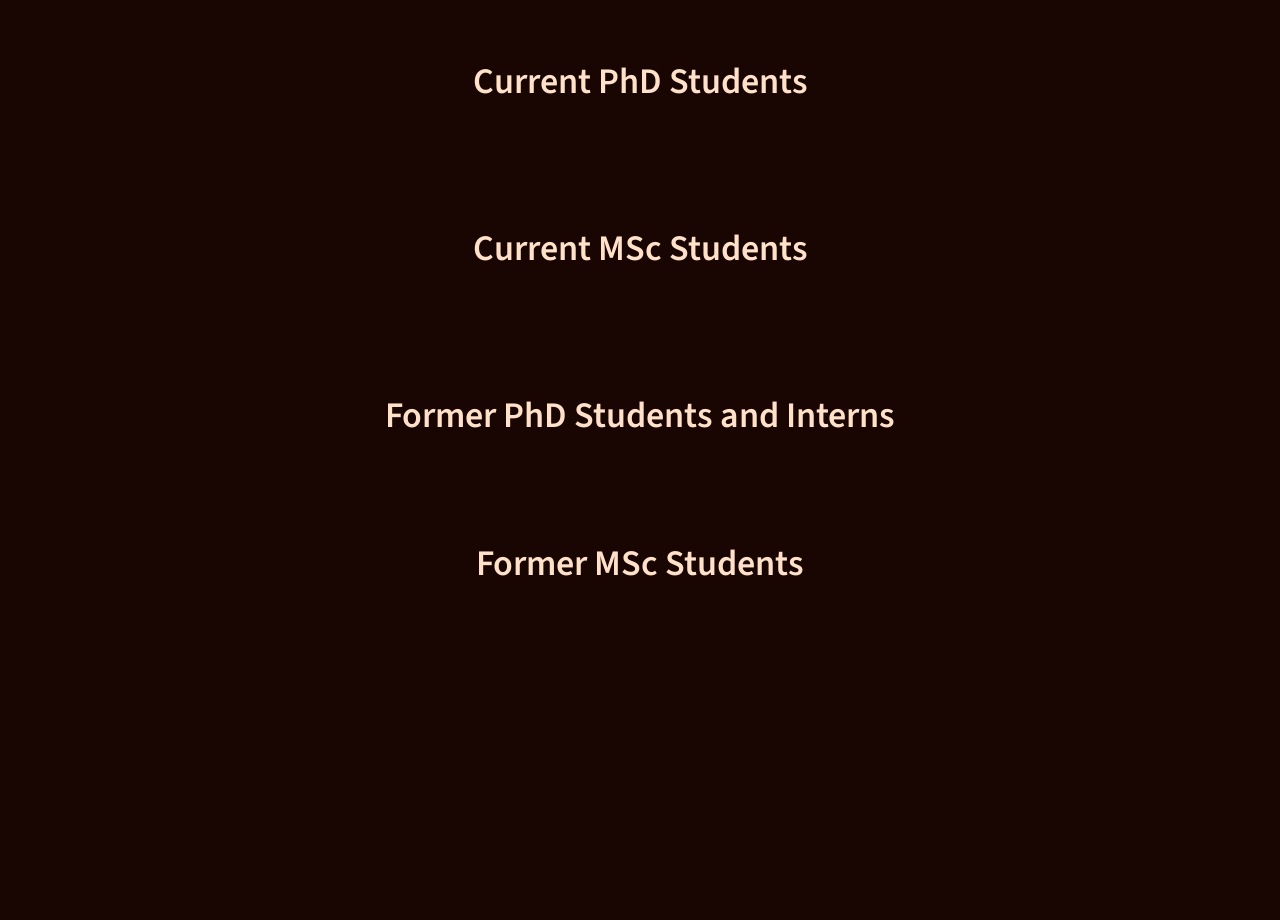
==== members.html @ 62aa4146 "Update members.html" ====
<!DOCTYPE html>
<html lang="en">
  <head>
    <meta charset="UTF-8" />
    <meta name="viewport" content="width=device-width, initial-scale=1.0" />
    <title>GRM² Research Group</title>
    <link rel="preconnect" href="https://fonts.googleapis.com" />
    <link rel="preconnect" href="https://fonts.gstatic.com" crossorigin />
    <link
      href="https://fonts.googleapis.com/css2?family=Source+Sans+3:ital,wght@0,400;0,600;0,700;1,400;1,600&display=swap"
      rel="stylesheet"
      />
    <link rel="stylesheet" href="styles.css">
  </head>
  <body class="members-page">
    <t-header></t-header>
    <div class="principal-investigator">
<t-member
    heading="Principal Investigator"
    details="<strong>Pedro Cacciari, PhD</strong><br />
    Assistant professor<br />
    Department of Civil, Geological and Mining Engineering - Polytechnique Montréal<br />
    Contact: pedro.cacciari@polymtl.ca"
    buttons='[
    {"href":"https://www.polymtl.ca/expertises/en/cacciari-pedro","img":"img/Logo-Poly.png", "alt":"Polytecnique Montreal"},
    {"href":"https://scholar.google.com/citations?user=l1BsnygAAAAJ&hl=pt-BR","img":"img/icons8-google-scholar.svg", "alt":"Google Schollar"},
    {"href":"mailto:pedro.cacciari@polymtl.ca","img":"img/icons8-email-100.png","alt":"Email"}
    ]'
    bg="light"
    profile-img="img/Members/cacciari-pedro.jpg"
    profile-alt="Pedro Cacciari profile picture"
    ></t-member>
    </div>

    <h2 class="section-title">Current PhD Students</h2>
    <div class="members-grid">
<t-member
    details="<p>Gabriel Galdino de Magalhães (Ph.D.)</p>
    <p>2024 – present</p>
    <p><em>Stope stability analysis using DFN-DEM modeling</em></p>"
    bg="light"
    profile-img="img/Members/gabriel-galdino.jpg"
    profile-alt="Gabriel Galdino profile picture"
    profile-position="right"
    ></t-member>

<t-member
    details="<p>Salim Hammoum (Ph.D.)</p>
    <p>2025 – present</p>
    <p><em>Water flow and stability of underground excavations in deep permafrost</em></p>"
    bg="light"
    profile-img="img/Members/salim-hammoum.jpg"
    profile-alt="Salim Hammoum profile picture"
    profile-position="right"
    ></t-member>

<t-member
    details="<p>Bruno Osmar Gonzatto (Ph.D.)</p>
    <p>2025 – present</p>
    <p><em>Mineralogical controls on the mechanical behavior of foliated rocks under tension and shear using DIC and AE</em></p>"
    bg="light"
    profile-img="img/Members/bruno-gonzatto.jpg"
    profile-alt="Bruno Osmar Gonzatto profile picture"
    profile-position="right"
    ></t-member>

<t-member
    details="<p>João Vitor de Abreu e Castro (Ph.D.)</p>
    <p>2025 – present</p>
    <p><em>Numerical modeling of foliation planes across multiple scales</em></p>"
    bg="light"
    profile-img="img/Members/joao-vitor-de-abreu.jpg"
    profile-alt="João Vitor de Abreu e Castro profile picture"
    profile-position="right"
    ></t-member>

    </div>
    <h2 class="section-title">Current MSc Students</h2>
    <div class="members-grid">

<t-member
    details="<p>Pedro Magalhães Rocha (M.Sc.)</p>
    <p>2025 – present</p>
    <p><em>Coupled hydromechanical stability analysis of mining crown pillars using the Finite-Discrete Element Method (FDEM)</em></p>"
    bg="light"
    profile-img="img/Members/pedro-rocha.jpg"
    profile-alt="Pedro Magalhães Rocha profile picture"
    profile-position="right"
    ></t-member>

<t-member
    details="<p>Chaimae Tahori (M.Sc.)</p>
    <p>2025 – present</p>
    <p><em>Assessing hydraulic connectivity between open pits and underground excavations using DFN modeling</em></p>"
    bg="light"
    profile-img="img/Members/chaimae-tahori.jpg"
    profile-alt="Chaimae Tahori profile picture"
    profile-position="right"
    ></t-member>

<t-member
    details="<p>Gabriel Gérin-Legault (M.Sc.)</p>
    <p>2026 – present</p>
    <p><em>Stability of tunnels in fractured limestone interbedded with thin shale layers using DFN–DEM modelling</em></p>"
    bg="light"
    profile-img="img/Members/gabriel-gl.jpg"
    profile-alt="Gabriel Gérin-Legault profile picture"
    profile-position="right"
    ></t-member>
      
    </div>
    <h2 class="section-title">Former PhD Students and Interns</h2>
    <div class="members-grid">
      
<t-member
    details="<p><strong>Felipe Rosa (Ph.D. intern from PUC-Rio Brazil)</strong></p>
    <p>2024 – 2025</p>
    <p><em>Inference of rock mass permeability via DFN modeling and blackbox optimization</em></p>"
    bg="light"
    profile-img="img/Members/felipe-alves-rosa.jpg"
    profile-alt="Felipe Rosa profile picture"
    profile-position="right"
    ></t-member>

<t-member
    details="<p><strong>Lucas B. Machado (Ph.D. intern from USP Brazil)</strong></p>
    <p>2024 – 2025</p>
    <p><em>Water infiltration in tunnels via LIDAR-DFN modeling and pipe network analysis</em></p>"
    bg="light"
    profile-img="img/Members/lucas-bellini.jpg"
    profile-alt="Lucas B. Machado profile picture"
    profile-position="right"
    ></t-member>
    </div>
    <h2 class="section-title">Former MSc Students</h2>
    <div class="members-grid">
<t-member
    details="<p>Lorenzo Zafrilla (M.Sc.)</p>
    <p>2023 – 2025</p>
    <p><em>Water flow in fractured rock masses using 3D-printed DFN models</em></p>"
    bg="light"
    profile-img="img/Members/lorenzo-zafrilla.jpeg"
    profile-alt="Lorenzo Zafrilla profile picture"
    profile-position="right"  
    ></t-member>
    </div>




    <t-footer></t-footer>

    <script src="script.js"></script>
  </body>
</html>
---- styles.css ----
/* Reset */
* {
 margin: 0;                    /* Remove margens padrão */
 padding: 0;                   /* Remove paddings padrão */
 box-sizing: border-box;       /* Define box-sizing para border-box para todos os elementos */
}

/* Variables */
:root {
  /* text and spacing */
  --ff: "Source Sans 3", Arial, sans-serif;
  --ff2: "Source Sans 3", Arial, sans-serif;
  --p: 1rem/1.5em var(--ff);
  --h1: 600 3rem/1.2em var(--ff2);
  --h2: 600 2rem/1.2em var(--ff2);
  --spacing1: 4px;
  --spacing2: 8px;
  --spacing3: 16px;
  --spacing4: 20px;
  --spacing5: 40px;
  --spacing6: 80px;
  --spacing7: 160px;
  /* hsl (fallback color) */
  --bg-dark: hsl(4 100% 2%);
  --bg: hsl(10 92% 5%);
  --bg-light: hsl(16 67% 9%);
  --text: hsl(16 100% 96%);
  --text-muted: hsl(16 56% 71%);
  --highlight: hsl(16 37% 39%);
  --border: hsl(16 50% 28%);
  --border-muted: hsl(18 80% 17%);
  --primary: hsl(16 69% 70%);
  --secondary: hsl(194 66% 62%);
  --danger: hsl(9 42% 65%);
  --warning: hsl(51 29% 53%);
  --success: hsl(148 27% 56%);
  --info: hsl(217 46% 66%);
  /* oklch */
  --bg-dark: oklch(0.1 0.04 41);
  --bg: oklch(0.15 0.04 41);
  --bg-light: oklch(0.2 0.04 41);
  --text: oklch(0.96 0.08 41);
  --text-muted: oklch(0.76 0.08 41);
  --highlight: oklch(0.5 0.08 41);
  --border: oklch(0.4 0.08 41);
  --border-muted: oklch(0.3 0.08 41);
  --primary: oklch(0.76 0.1 41);
  --secondary: oklch(0.76 0.1 221);
  --danger: oklch(0.7 0.08 30);
  --warning: oklch(0.7 0.08 100);
  --success: oklch(0.7 0.08 160);
  --info: oklch(0.7 0.08 260);
}
body.light {
  /* hsl (fallback color) */
  --bg-dark: hsl(16, 91%, 91%);
  --bg: hsl(15, 100%, 96%);
  --bg-light: hsl(0, 0%, 100%);
  --text: hsl(1 100% 6%);
  --text-muted: hsl(16 50% 28%);
  --highlight: hsl(0, 0%, 100%);
  --border: hsl(16 31% 51%);
  --border-muted: hsl(16 44% 63%);
  --primary: hsl(17 66% 27%);
  --secondary: hsl(191 100% 14%);
  --danger: hsl(8 32% 41%);
  --warning: hsl(51 46% 30%);
  --success: hsl(150 37% 33%);
  --info: hsl(217 34% 43%);
  /* oklch */
  --bg-dark: oklch(0.92 0.04 41);
  --bg: oklch(0.96 0.04 41);
  --bg-light: oklch(98.924% 0.01007 81.698);
  --text: oklch(0.15 0.08 41);
  --text-muted: oklch(0.4 0.08 41);
  --highlight: oklch(1 0.08 41);
  --border: oklch(0.6 0.08 41);
  --border-muted: oklch(0.7 0.08 41);
  --primary: oklch(0.4 0.1 41);
  --secondary: oklch(0.4 0.1 221);
  --danger: oklch(0.5 0.08 30);
  --warning: oklch(0.5 0.08 100);
  --success: oklch(0.5 0.08 160);
  --info: oklch(0.5 0.08 260);
}

/* Global Styles */
html {
  scroll-behavior: smooth;     /* Suaviza a rolagem ao navegar entre seções */
}
body {
  text-wrap: balance;         /* Melhora a legibilidade do texto */
  font: var(--p);
  background: var(--bg);
  color: var(--text);
}
h1 {
  font: var(--h1);
}
h2 {
  font: var(--h2);
  margin: var(--spacing2) 0;
}
p {
  margin: var(--spacing2) 0;
}
a {
  color: var(--text);
  text-decoration: none;
}
a:hover {
  color: var(--text-muted);
}
.btn, button {
  all: unset;                   /* Remove estilos padrão de botões */
  display: inline-block;
  margin: var(--spacing2) 0;
  background: var(--bg-light);
  padding: var(--spacing2) var(--spacing3);
  color: var(--text);
  border-radius: var(--spacing2);
  border-bottom: solid var(--spacing1) var(--border-muted);
  font: var(--p);
  cursor: pointer;
}
.btn:hover, button:hover {
  background: linear-gradient(180deg, var(--bg-light), var(--bg-light));
  transition: 0.3s ease-in-out;
}
img {
  width: 100%;                 /* Imagens ocupam 100% da largura do contêiner pai */
}

/* Utility Classes */
section {
 width: 90%;
 max-width: 1080px;
 margin: 0 auto;              /* Centraliza as seções horizontalmente */
}
.center {
  text-align: center;          /* Centraliza o texto */
}
.hidden {
  display: none;               /* Esconde o elemento */
}
.flex {
  display: flex;               /* Define layout flexível */
  align-items: center;
  justify-content: center;
  gap: var(--spacing4);
  flex-wrap: wrap;
}
.flex > * {
  flex: 1;
  min-width: 400px;
}
.reverse {
  flex-direction: row-reverse; /* Inverte a ordem dos itens no flex */
}
.padding1 {
  padding: var(--spacing1) 0;    /* Adiciona espaçamento interno */
}
.padding2 {
  padding: var(--spacing2) 0;    /* Adiciona espaçamento interno */
}
.padding3 {
  padding: var(--spacing3) 0;    /* Adiciona espaçamento interno */
}
.padding4 {
  padding: var(--spacing4) 0;    /* Adiciona espaçamento interno */
}
.padding5 {
  padding: var(--spacing5) 0;    /* Adiciona espaçamento interno */
}
.padding6 {
  padding: var(--spacing6) 0;    /* Adiciona espaçamento interno */
}
.padding7 {
  padding: var(--spacing7) 0;    /* Adiciona espaçamento interno */
}
.margin1 {
  margin: var(--spacing1) auto;     /* Adiciona margems */
}
.margin2 {
  margin: var(--spacing2) auto;     
}
.margin3 {
  margin: var(--spacing3) auto;    
}
.margin4 {
  margin: var(--spacing4) auto;     
}
.margin5 {
  margin: var(--spacing5) auto;     
}
.margin6 {
  margin: var(--spacing6) auto;     
}
.margin7 {
  margin: var(--spacing7) auto;     
}

/* header */
header {
  width: 90%;
  max-width: 1080px;
  margin: 0 auto;
  display: flex;
  align-items: center;
  justify-content: space-between;
  position: relative;
  padding: var(--spacing4) 0;
  padding-bottom: var(--spacing5); /* or any value you want */
}

nav {
  display: flex;
  align-items: center;
  gap: var(--spacing5);
}
/* Light / Dark mode button */
.theme-toggle {
  all: unset;

  display: inline-flex;
  align-items: center;
  justify-content: center;

  width: 38px;
  height: 38px;

  border: 1px solid var(--border);
  border-radius: 50%;

  background: var(--bg-light);
  color: var(--text);

  font-size: 1.25rem;
  line-height: 1;

  cursor: pointer;

  transition:
    background 0.2s ease,
    color 0.2s ease,
    transform 0.2s ease;
}

.theme-toggle:hover {
  background: var(--highlight);
  color: var(--text);
  transform: rotate(15deg);
}

.theme-toggle:focus-visible {
  outline: 2px solid var(--primary);
  outline-offset: 3px;
}
.ham {
  display: none;
  width: auto;
  height: 35px;
  object-fit: contain;
  cursor: pointer;
  filter: invert(20%) sepia(50%) saturate(450%) hue-rotate(349deg) brightness(85%) contrast(85%);
}
.logo {
  width: auto;
  height: 60px;
  object-fit: contain;
}

/* main section */
.main-section {
  margin: var(--spacing7) auto var(--spacing6) auto;
  text-align: center;
  padding: var(--spacing6) 0;
  background: var(--bg-light);
}
/* Inverted button ONLY inside Group Members section */
.main-section .btn {
  all: unset;

  display: inline-block;
  margin: var(--spacing2) 0;

  background: var(--border-muted);
  color: var(--text);

  padding: var(--spacing2) var(--spacing3);

  border-radius: var(--spacing2);
  border-bottom: solid var(--spacing1) var(--bg);

  font: var(--p);
  cursor: pointer;

  transition:
    background-color 0.3s ease-in-out,
    color 0.3s ease-in-out,
    transform 0.2s ease-in-out;
}

.main-section .btn:hover {
  background: var(--border-muted);
  color: var(--text-muted);

  transform: translateY(-1px);
}
.main-section h2 {
  font: var(--h1);
}

/* member section */
.member-section {
  margin: auto auto auto auto;
  display: flex;
  align-items: center;
  flex-wrap: wrap;
  padding: var(--spacing3) var(--spacing5);
  background: var(--bg-light);
}
/* Modifier */
.member-section.align-right {
  text-align: right;
}
/* Optional: align icon properly */
.member-section.align-right .social-media {
  margin-left: auto;
}
/* Background variants */
.member-section.bg-light {
  background: var(--bg-light);
}
.member-section.bg {
  background: var(--bg);
}
.member-content {
  flex: 1;
}
.member-section p {
  margin: 0;
}
.member-section p + p {
  margin-top: 0.5rem; /* optional spacing between lines */
}
/* photo sizing */
.member-photo img {
  width: 150px;
  object-fit: cover;
  border-radius: 50%; /* circle profile photo */
}
.member-heading-row {
  display: flex;
  align-items: center;
  justify-content: left;
  gap: var(--spacing3);
  flex-wrap: nowrap;
  width: 100%;
}
.research-photo img {
  width: 400px;
  object-fit: cover;
  padding-right: var(--spacing4);
  border-radius: 0%; /* circle profile photo */
}
/* Publication cards */
.publication-card {
  border: 1px solid var(--border);
  border-radius: var(--spacing2);

  margin-bottom: var(--spacing3);
  padding: var(--spacing4);

  transition:
    border-color 0.2s ease,
    transform 0.2s ease;
}
.publication-card:hover {
  border-color: var(--primary);
  transform: translateY(-2px);
}
/* footer */
footer {
  background: var(--bg-light);
  padding: var(--spacing5) 0 var(--spacing5) 0;
}
.footer {
  width: 100%;
  max-width: 1080px;
  margin: auto;
  display: grid;
  grid-template-columns:1fr;
  grid-template-rows: auto auto;
  grid-template-areas:
  "footer-upper"
  "footer-bottom";
  gap: var(--spacing2);
  justify-content: space-between;
}
.footer-upper {
  display: flex;
  justify-content:space-around;
  flex-wrap: wrap;
  gap: var(--spacing4);
}
.footer-bottom {
  grid-area: footer-bottom;
  text-align: center;
  margin-top: var(--spacing1);
  font-size: 0.9rem;
  color: var(--text-muted);
}
.footer-left {
  display: flex;
  flex-wrap: wrap;
  gap: var(--spacing3);
  justify-content: center;
}
.footer-right{
  display: flex;
  gap: var(--spacing3);
  justify-content: space-between;
}
.footer-right a {
  display: inline-flex;
  align-items: center;
}
.social-media {
  width: 32px;
  filter: invert(20%) sepia(50%) saturate(450%) hue-rotate(349deg) brightness(85%) contrast(85%);
}
@media (max-width: 50rem) {
  .ham {
    display: block;
  }
  nav {
    display: none;
  }
  nav.show {
    display: flex;
    flex-direction: column;
    position: absolute;
    top: var(--spacing6);
    right: 0px;
    background: var(--bg-light);
    padding: var(--spacing4);
    gap: var(--spacing4);
    border-radius: var(--spacing2);
  }
  .footer {
    grid-template-columns: 1fr;
    grid-template-areas: 
    "footer-left"
    "footer-right"
    "footer-bottom";
  }
}

/* ===== CodeX layout/accessibility improvements ===== */
body {
  min-height: 100vh;
  overflow-x: hidden;
  -webkit-font-smoothing: antialiased;
}

img {
  display: block;
  max-width: 100%;
}

ul, ol {
  padding-left: 1.25rem;
}

li + li {
  margin-top: var(--spacing1);
}

a:focus-visible,
button:focus-visible {
  outline: 2px solid var(--primary);
  outline-offset: 4px;
}

section {
  width: min(90%, 1080px);
}

.flex {
  gap: var(--spacing5);
  padding-block: var(--spacing5);
}

.flex > * {
  flex: 1 1 360px;
  min-width: 0;
}

.flex > img {
  width: min(100%, 520px);
  border-radius: var(--spacing2);
}

.section-details,
.member-details {
  overflow-wrap: anywhere;
}

.brand {
  display: inline-flex;
}

nav {
  gap: clamp(var(--spacing3), 3vw, var(--spacing5));
}

nav a {
  position: relative;
  padding-block: var(--spacing2);
}

nav a.active::after {
  content: "";
  position: absolute;
  left: 0;
  right: 0;
  bottom: 0;
  height: 2px;
  background: var(--primary);
}

.ham {
  appearance: none;
  border: 0;
  background: transparent;
  padding: var(--spacing2);
  margin: 0;
}

.ham img {
  width: 35px;
  height: 35px;
}

.main-section {
  margin: var(--spacing6) auto;
  padding-inline: clamp(var(--spacing4), 5vw, var(--spacing6));
  border-radius: var(--spacing2);
}

.main-section p {
  max-width: 70ch;
  margin-inline: auto;
}

t-member {
  display: block;
}

.member-section {
  width: min(90%, 1080px);
  gap: var(--spacing5);
  flex-wrap: nowrap;
  padding: var(--spacing5);
  margin: 0 auto var(--spacing3);
  border-radius: var(--spacing2);
}

.member-content {
  min-width: 0;
}

.member-details p {
  margin: 0;
}

.member-details p + p {
  margin-top: .5rem;
}

.member-photo {
  flex: 0 0 auto;
}

.member-photo img {
  aspect-ratio: 1;
}

.member-heading-row h2 {
  margin-right: auto;
}

.social-buttons {
  display: flex;
  align-items: center;
  gap: var(--spacing2);
  flex-wrap: wrap;
  margin-top: var(--spacing3);
}

.align-right .social-buttons {
  justify-content: flex-end;
}

.icon-link {
  display: inline-flex;
  padding: var(--spacing1);
  border-radius: var(--spacing1);
}

.research-photo {
  flex: 0 1 400px;
}

.research-photo img {
  width: 100%;
  max-width: 400px;
  height: auto;
  padding-right: 0;
  border-radius: var(--spacing2);
}

.cta-section {
  max-width: 760px;
}

footer {
  margin-top: var(--spacing6);
}

.footer {
  width: min(90%, 1080px);
}

.footer-upper {
  align-items: center;
  justify-content: space-between;
}

.footer-left,
.footer-right {
  align-items: center;
}

.footer-right a {
  padding: var(--spacing1);
}

.social-media {
  height: 32px;
  object-fit: contain;
}

.btn {
  transition: transform .2s ease;
}

.btn:hover {
  transform: translateY(-1px);
}

@media (max-width: 50rem) {
  :root {
    --h1: 600 2.35rem/1.2em var(--ff2);
    --h2: 600 1.65rem/1.2em var(--ff2);
  }

  nav.show {
    z-index: 10;
    top: calc(100% - var(--spacing2));
    width: min(280px, 90vw);
    box-shadow: 0 10px 30px rgb(0 0 0 / .2);
  }

  .flex > * {
    flex-basis: 100%;
  }

  .member-section,
  .member-section.align-right {
    flex-direction: column;
    align-items: flex-start;
    text-align: left;
    gap: var(--spacing4);
    padding: var(--spacing4);
  }

  .member-photo,
  .research-photo {
    order: -1;
    width: 100%;
  }

  .member-photo img {
    width: 120px;
  }

  .research-photo img {
    max-width: 100%;
  }

  .member-heading-row {
    align-items: flex-start;
    flex-wrap: wrap;
  }

  .align-right .social-buttons {
    justify-content: flex-start;
  }

  .footer-upper {
    flex-direction: column;
    justify-content: center;
  }
}

@media (max-width: 32rem) {
  section, header, .footer, .member-section {
    width: 92%;
  }

  .logo {
    height: 48px;
  }

  .member-section {
    padding: var(--spacing3);
  }
}

@media (prefers-reduced-motion: reduce) {
  html {
    scroll-behavior: auto;
  }

  *, *::before, *::after {
    transition-duration: .01ms !important;
    animation-duration: .01ms !important;
    animation-iteration-count: 1 !important;
  }
}

.section-title {
  font: var(--h2);
  color: var(--text);
  width: min(90%, 1080px);
  margin: 0 auto;
  padding: var(--spacing5) var(--spacing4);
  text-align: center;
}












/* Publicações: formato de lista */
.member-section.publication-card {
  background: transparent;
  border: none;
  border-bottom: 1px solid var(--border-muted);
  border-radius: 0;
  padding: 24px 0;
  margin: 0 auto;
}

/* Desativa o movimento ao passar o mouse */
.member-section.publication-card:hover {
  transform: none;
  border-color: var(--border-muted);
}

/* Texto alinhado à esquerda */
.publication-card .member-details {
  text-align: left;
  text-wrap: pretty;
  line-height: 1.6;
}

/* Ano e título do artigo */
.publication-card .member-details p:first-child {
  font-size: 1.1rem;
}

/* Autores: substitui o cinza definido no HTML */
.publication-card .member-details p:nth-child(2) {
  color: var(--text-muted) !important;
  font-size: 0.9rem;
}

/* Nome da revista */
.publication-card .member-details p:nth-child(3) {
  font-size: 0.95rem;
}

/* Link do DOI */
.publication-card .member-details a {
  color: var(--primary);
  font-size: 0.85rem;
  overflow-wrap: anywhere;
}

.publication-card .member-details a:hover {
  text-decoration: underline;
}

/* Barra de menu com o mesmo fundo do rodapé */
header {
  background: var(--bg-light);
  padding: 20px;
  border-radius: 8px;
}

/* Cor e negrito dos itens do menu */
header nav a {
  color: var(--text);
  font-weight: 700;
}

/* Academic publication list */
.publication-list {
  max-width: 1200px;
  margin: 24px auto 60px;
  padding: 0 24px 0 52px;
  font-family: "Source Sans 3", Arial, sans-serif;
  font-size: 1rem;
  line-height: 1.65;
  color: var(--text);
}
.publication-list li { padding-left: 4px; margin-bottom: 24px; }
.publication-list li::marker { color: var(--text-muted); }
.publication-list .publication-title {
  color: #55bde6;
  font-size: 1.08rem;
  font-weight: 400;
  text-decoration: none;
  overflow-wrap: anywhere;
}
body.light .publication-list .publication-title { color: #007da8; }
.publication-list .publication-title:hover { text-decoration: underline; }
.publication-list .publication-title:focus-visible {
  outline: 2px solid currentColor;
  outline-offset: 4px;
}
.publication-list .publication-citation {
  margin: 3px 0 0;
  color: var(--text-muted);
  font-size: 1rem;
  line-height: 1.65;
  text-align: left;
}
.publication-list strong { font-weight: 700; }
@media (max-width: 600px) {
  .publication-list { padding-left: 36px; padding-right: 16px; }
}

/* Source Sans 3 throughout the site; base text increased from 16px to 18px. */
html { font-size: 18px; }
body, button, input, select, textarea { font-family: "Source Sans 3", Arial, sans-serif; }
/* Members layout */
.members-page .principal-investigator { margin-top: 20px; }
.members-page .members-grid {
  width: min(90%, 1080px);
  margin: 0 auto 24px;
  display: grid;
  grid-template-columns: repeat(2, minmax(0, 1fr));
  gap: 20px;
  align-items: stretch;
}
.members-page .members-grid t-member { min-width: 0; }
.members-page .members-grid .member-section {
  width: 100%;
  max-width: none;
  height: 100%;
  margin: 0;
  padding: 24px;
  gap: 20px;
}
.members-page .members-grid .member-details { overflow-wrap: anywhere; }
.members-page .members-grid .member-photo img { width: 120px; }
@media (max-width: 50rem) {
  .members-page .members-grid { grid-template-columns: minmax(0, 1fr); }
}
@media (max-width: 32rem) {
  .members-page .members-grid { width: 92%; }
}

/* White research topic cards in both site themes. */
.research-page .research-topic .member-section {
  background: #ffffff;
  color: #202b33;
  border: 1px solid #e0e5e9;
  margin-bottom: 24px;
  align-items: center;
}
.research-page .research-topic .member-heading-row h2 {
  color: #202b33;
  font-size: 1.45rem;
  line-height: 1.25;
  margin-bottom: 14px;
}
.research-page .research-topic .member-details {
  color: #33424c;
  text-align: left;
  line-height: 1.65;
}
.research-page .research-topic .research-photo {
  flex: 0 1 38%;
  min-width: 0;
}
.research-page .research-topic .research-photo img {
  width: 100%;
  height: auto;
  max-width: 400px;
  padding-right: 0;
  display: block;
}
@media (max-width: 50rem) {
  .research-page .research-topic .research-photo { flex: none; width: 100%; }
}

/* Clean daylight appearance */
body.light {
  --bg: #ffffff;
  --bg-dark: #f5f6f7;
  --bg-light: #ffffff;
  --text: #202b33;
  --text-muted: #52616b;
  --border: #cbd2d8;
  --border-muted: #e3e7eb;
  --highlight: #ffffff;
  background-color: #ffffff;
}
body.light header {
  background: transparent;
  border: 0;
  border-bottom: 1px solid var(--border-muted);
  border-radius: 0;
  box-shadow: none;
  padding: 20px 0;
}

/* Full-width daylight dividers, with aligned menu content. */
body.light t-header { display: block; position: relative; }
body.light header { border-bottom: 0; }
body.light t-header::after {
  content: "";
  display: block;
  position: absolute;
  left: 0;
  right: 0;
  bottom: 0;
  height: 1px;
  background: var(--border-muted);
  pointer-events: none;
}
body.light footer {
  width: 100%;
  max-width: none;
  border-top: 1px solid var(--border-muted);
}
/* Research cards share the Members surface, corners and spacing. */
.research-page .research-topic .member-section {
  background: var(--bg-light);
  color: var(--text);
  border: none;
  border-radius: var(--spacing2);
  padding: var(--spacing5);
  gap: var(--spacing5);
  margin-bottom: var(--spacing3);
}
.research-page .research-topic .member-heading-row h2 { color: var(--text); }
.research-page .research-topic .member-details { color: var(--text); }
@media (max-width: 50rem) {
  .research-page .research-topic .member-section {
    padding: var(--spacing4);
    gap: var(--spacing4);
  }
}
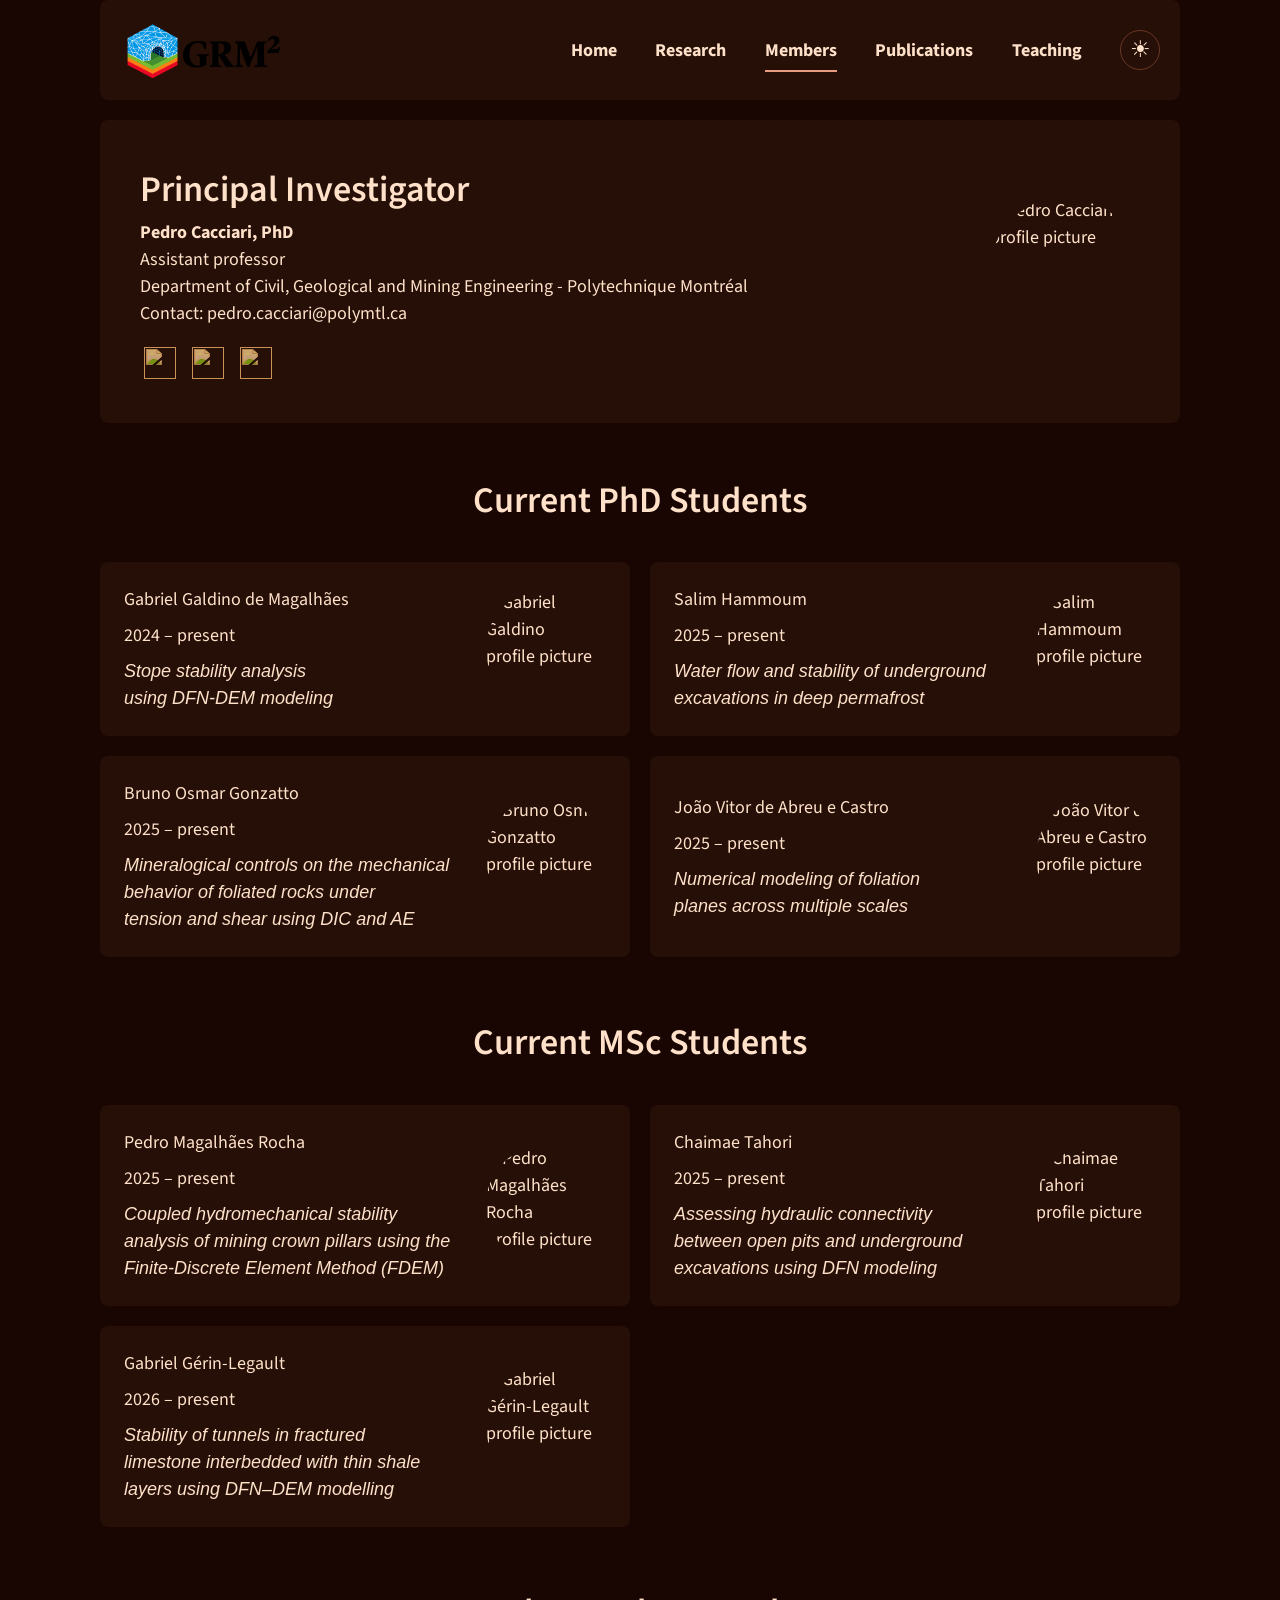
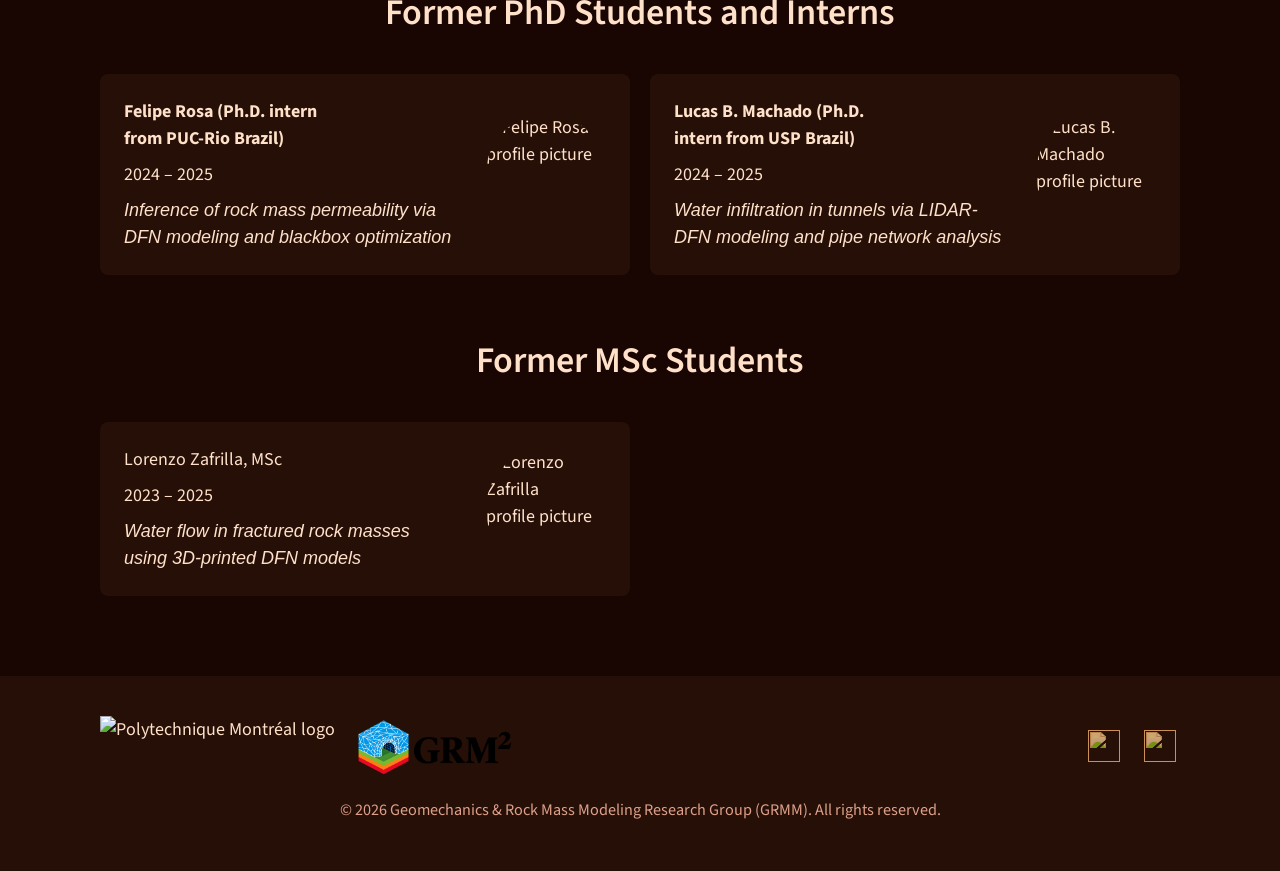
==== commit e66eb11d: "Update members.html" ====
--- a/members.html
+++ b/members.html
@@ -35,7 +35,7 @@
     <h2 class="section-title">Current PhD Students</h2>
     <div class="members-grid">
 <t-member
-    details="<p>Gabriel Galdino de Magalhães (Ph.D.)</p>
+    details="<p>Gabriel Galdino de Magalhães</p>
     <p>2024 – present</p>
     <p><em>Stope stability analysis using DFN-DEM modeling</em></p>"
     bg="light"
@@ -45,7 +45,7 @@
     ></t-member>
 
 <t-member
-    details="<p>Salim Hammoum (Ph.D.)</p>
+    details="<p>Salim Hammoum</p>
     <p>2025 – present</p>
     <p><em>Water flow and stability of underground excavations in deep permafrost</em></p>"
     bg="light"
@@ -55,7 +55,7 @@
     ></t-member>
 
 <t-member
-    details="<p>Bruno Osmar Gonzatto (Ph.D.)</p>
+    details="<p>Bruno Osmar Gonzatto</p>
     <p>2025 – present</p>
     <p><em>Mineralogical controls on the mechanical behavior of foliated rocks under tension and shear using DIC and AE</em></p>"
     bg="light"
@@ -65,7 +65,7 @@
     ></t-member>
 
 <t-member
-    details="<p>João Vitor de Abreu e Castro (Ph.D.)</p>
+    details="<p>João Vitor de Abreu e Castro</p>
     <p>2025 – present</p>
     <p><em>Numerical modeling of foliation planes across multiple scales</em></p>"
     bg="light"
@@ -79,7 +79,7 @@
     <div class="members-grid">
 
 <t-member
-    details="<p>Pedro Magalhães Rocha (M.Sc.)</p>
+    details="<p>Pedro Magalhães Rocha</p>
     <p>2025 – present</p>
     <p><em>Coupled hydromechanical stability analysis of mining crown pillars using the Finite-Discrete Element Method (FDEM)</em></p>"
     bg="light"
@@ -89,7 +89,7 @@
     ></t-member>
 
 <t-member
-    details="<p>Chaimae Tahori (M.Sc.)</p>
+    details="<p>Chaimae Tahori</p>
     <p>2025 – present</p>
     <p><em>Assessing hydraulic connectivity between open pits and underground excavations using DFN modeling</em></p>"
     bg="light"
@@ -99,7 +99,7 @@
     ></t-member>
 
 <t-member
-    details="<p>Gabriel Gérin-Legault (M.Sc.)</p>
+    details="<p>Gabriel Gérin-Legault</p>
     <p>2026 – present</p>
     <p><em>Stability of tunnels in fractured limestone interbedded with thin shale layers using DFN–DEM modelling</em></p>"
     bg="light"
@@ -135,7 +135,7 @@
     <h2 class="section-title">Former MSc Students</h2>
     <div class="members-grid">
 <t-member
-    details="<p>Lorenzo Zafrilla (M.Sc.)</p>
+    details="<p>Lorenzo Zafrilla, MSc</p>
     <p>2023 – 2025</p>
     <p><em>Water flow in fractured rock masses using 3D-printed DFN models</em></p>"
     bg="light"
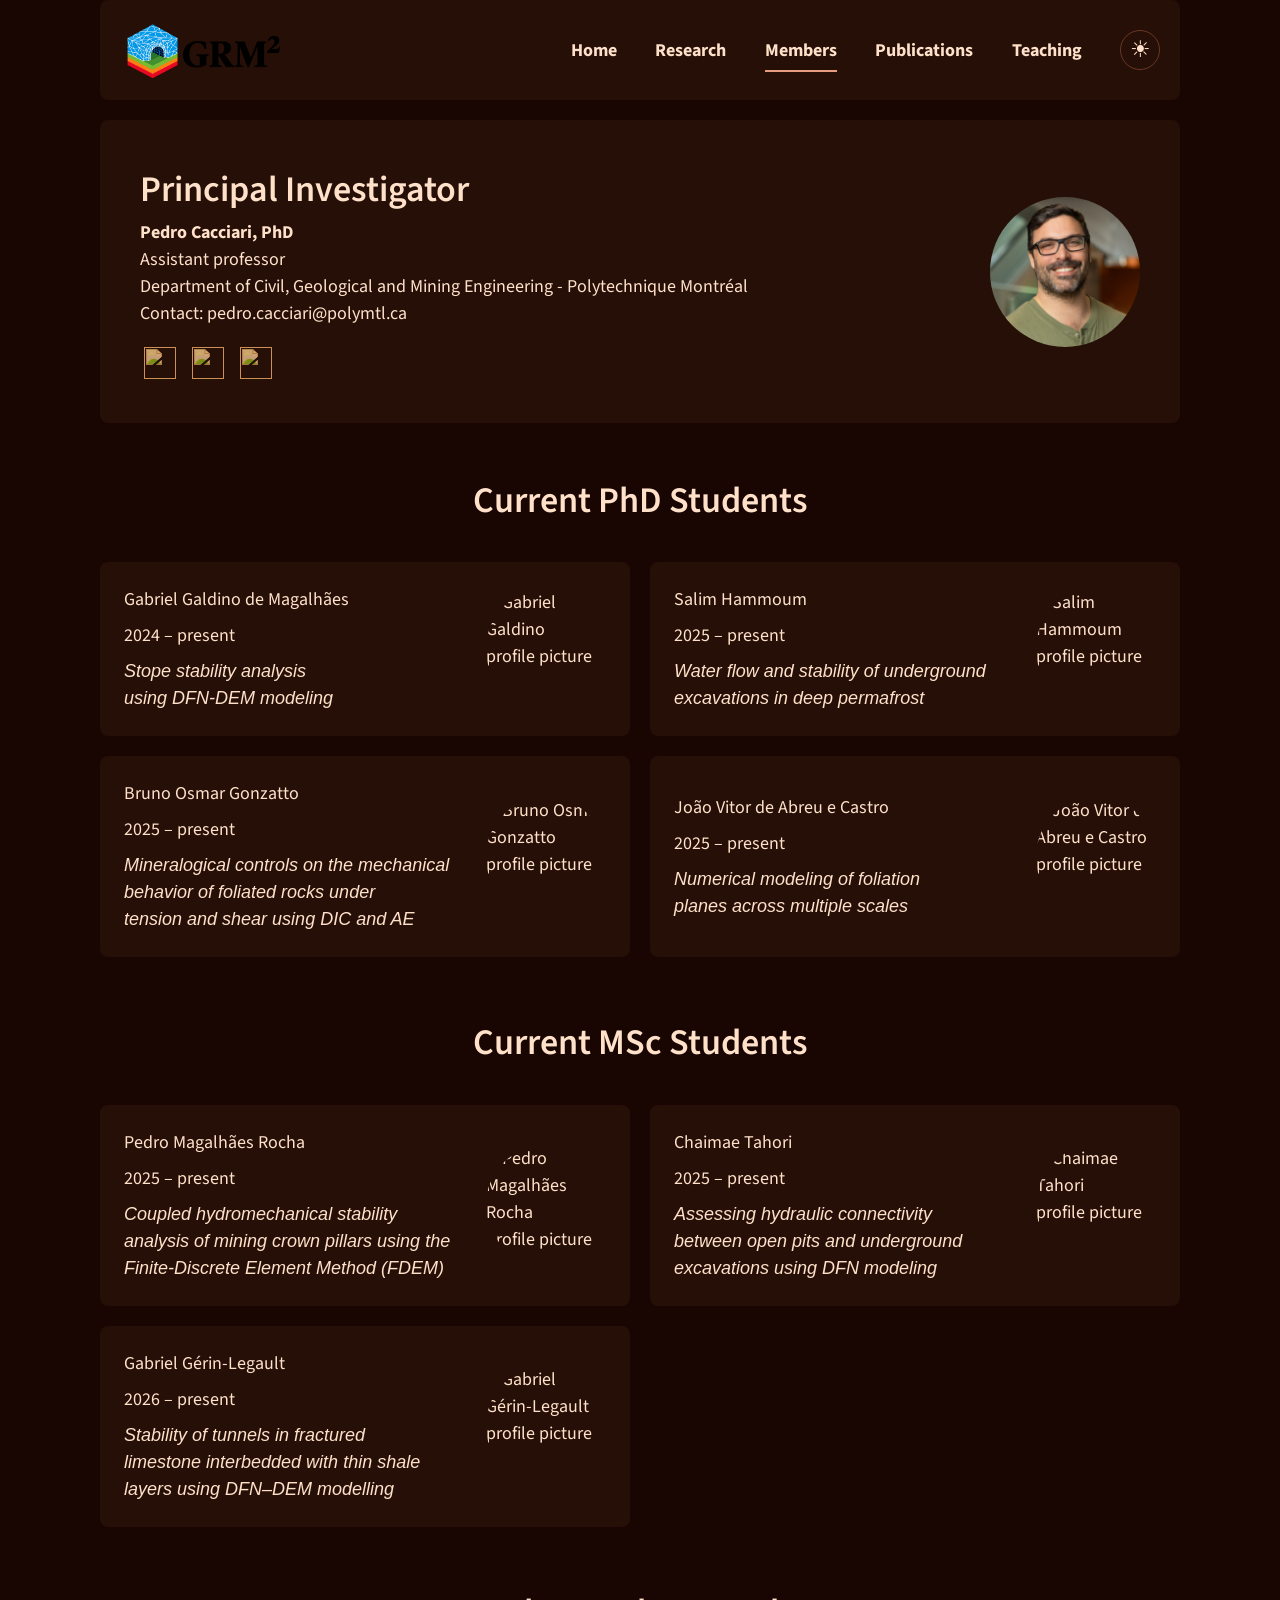
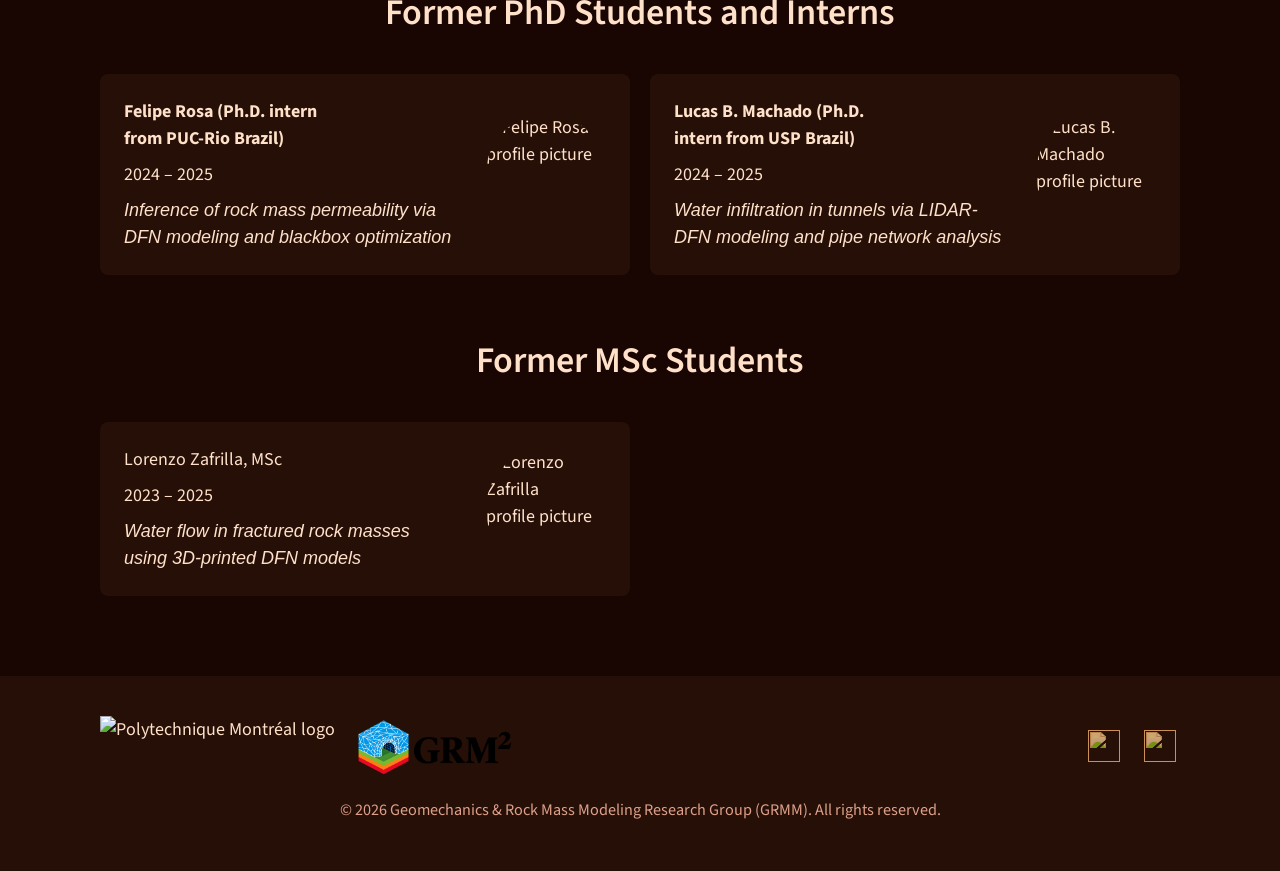
==== commit b24f60a9: "Update members.html" ====
--- a/members.html
+++ b/members.html
@@ -27,7 +27,7 @@
     {"href":"mailto:pedro.cacciari@polymtl.ca","img":"img/icons8-email-100.png","alt":"Email"}
     ]'
     bg="light"
-    profile-img="img/Members/cacciari-pedro.jpg"
+    profile-img="img/Members/cacciari-pedro.png"
     profile-alt="Pedro Cacciari profile picture"
     ></t-member>
     </div>
--- a/styles.css
+++ b/styles.css
@@ -984,3 +984,13 @@
     gap: var(--spacing4);
   }
 }
+
+.welcome-title {
+  width: min(90%, 1080px);
+  margin: 32px auto 0;
+  font-family: "Source Sans 3", Arial, sans-serif;
+  font-size: clamp(1.8rem, 3vw, 2.6rem);
+  font-weight: 600;
+  line-height: 1.2;
+  text-align: left;
+}
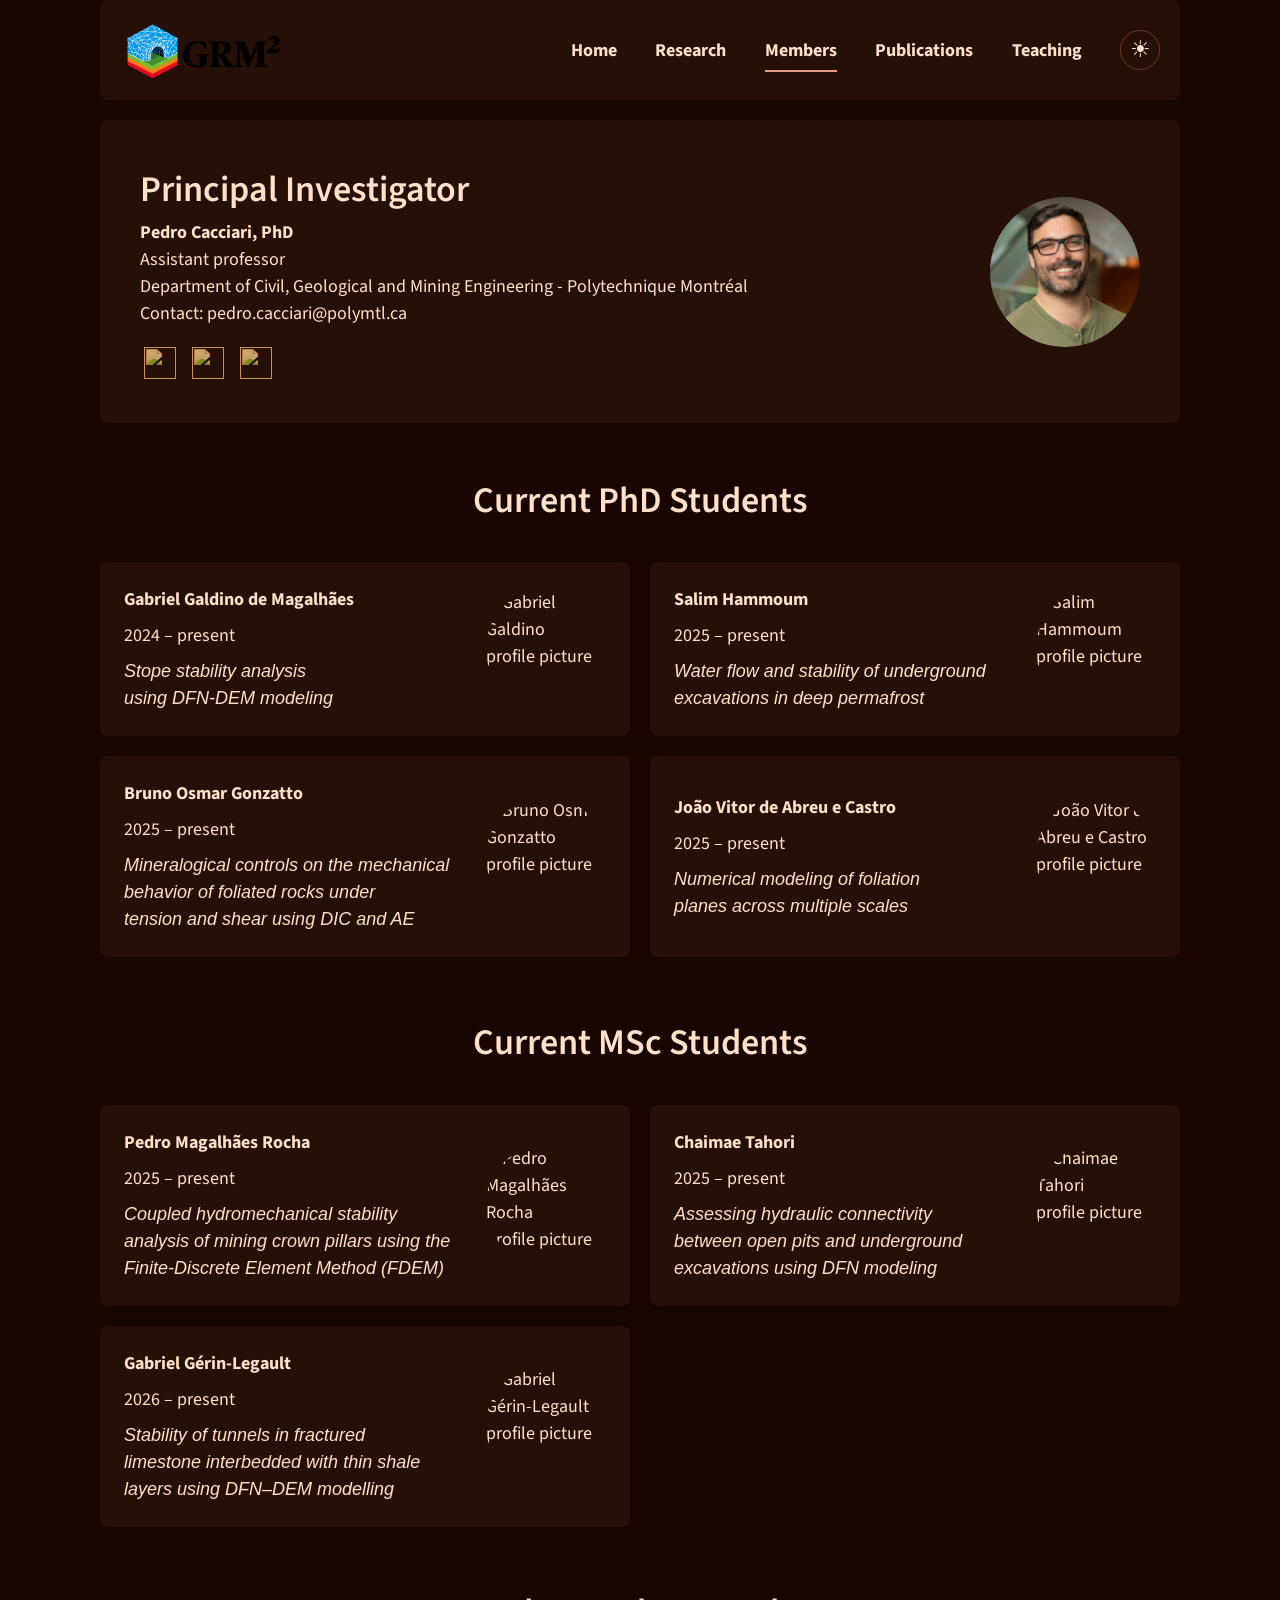
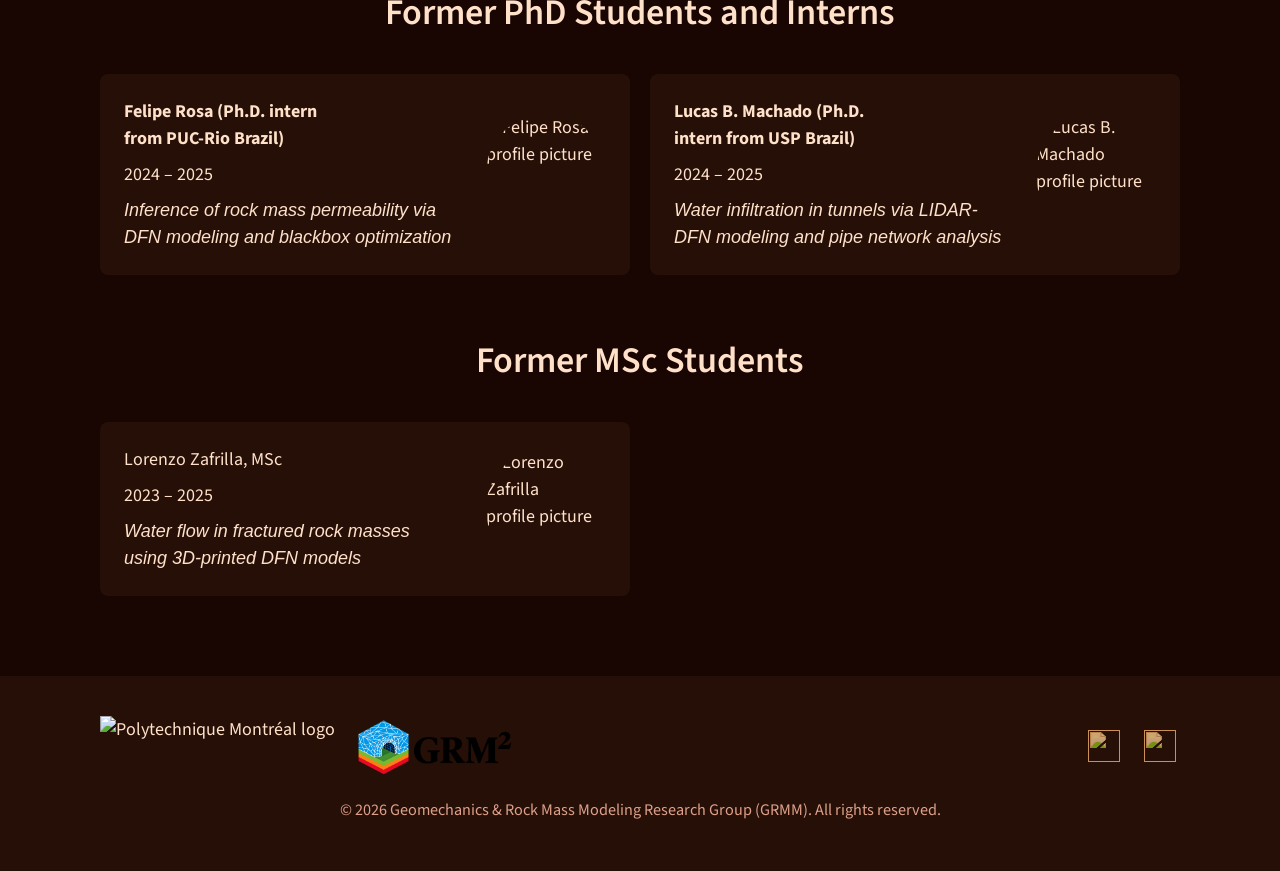
==== commit 9128e730: "Update members.html" ====
--- a/members.html
+++ b/members.html
@@ -35,7 +35,7 @@
     <h2 class="section-title">Current PhD Students</h2>
     <div class="members-grid">
 <t-member
-    details="<p>Gabriel Galdino de Magalhães</p>
+    details="<p><strong>Gabriel Galdino de Magalhães</strong></p>
     <p>2024 – present</p>
     <p><em>Stope stability analysis using DFN-DEM modeling</em></p>"
     bg="light"
@@ -45,7 +45,7 @@
     ></t-member>
 
 <t-member
-    details="<p>Salim Hammoum</p>
+    details="<p><strong>Salim Hammoum</strong></p>
     <p>2025 – present</p>
     <p><em>Water flow and stability of underground excavations in deep permafrost</em></p>"
     bg="light"
@@ -55,7 +55,7 @@
     ></t-member>
 
 <t-member
-    details="<p>Bruno Osmar Gonzatto</p>
+    details="<p><strong>Bruno Osmar Gonzatto</strong></p>
     <p>2025 – present</p>
     <p><em>Mineralogical controls on the mechanical behavior of foliated rocks under tension and shear using DIC and AE</em></p>"
     bg="light"
@@ -65,7 +65,7 @@
     ></t-member>
 
 <t-member
-    details="<p>João Vitor de Abreu e Castro</p>
+    details="<p><strong>João Vitor de Abreu e Castro</strong></p>
     <p>2025 – present</p>
     <p><em>Numerical modeling of foliation planes across multiple scales</em></p>"
     bg="light"
@@ -79,7 +79,7 @@
     <div class="members-grid">
 
 <t-member
-    details="<p>Pedro Magalhães Rocha</p>
+    details="<p><strong>Pedro Magalhães Rocha</strong></p>
     <p>2025 – present</p>
     <p><em>Coupled hydromechanical stability analysis of mining crown pillars using the Finite-Discrete Element Method (FDEM)</em></p>"
     bg="light"
@@ -89,7 +89,7 @@
     ></t-member>
 
 <t-member
-    details="<p>Chaimae Tahori</p>
+    details="<p><strong>Chaimae Tahori</strong></p>
     <p>2025 – present</p>
     <p><em>Assessing hydraulic connectivity between open pits and underground excavations using DFN modeling</em></p>"
     bg="light"
@@ -99,7 +99,7 @@
     ></t-member>
 
 <t-member
-    details="<p>Gabriel Gérin-Legault</p>
+    details="<p><strong>Gabriel Gérin-Legault</strong></p>
     <p>2026 – present</p>
     <p><em>Stability of tunnels in fractured limestone interbedded with thin shale layers using DFN–DEM modelling</em></p>"
     bg="light"
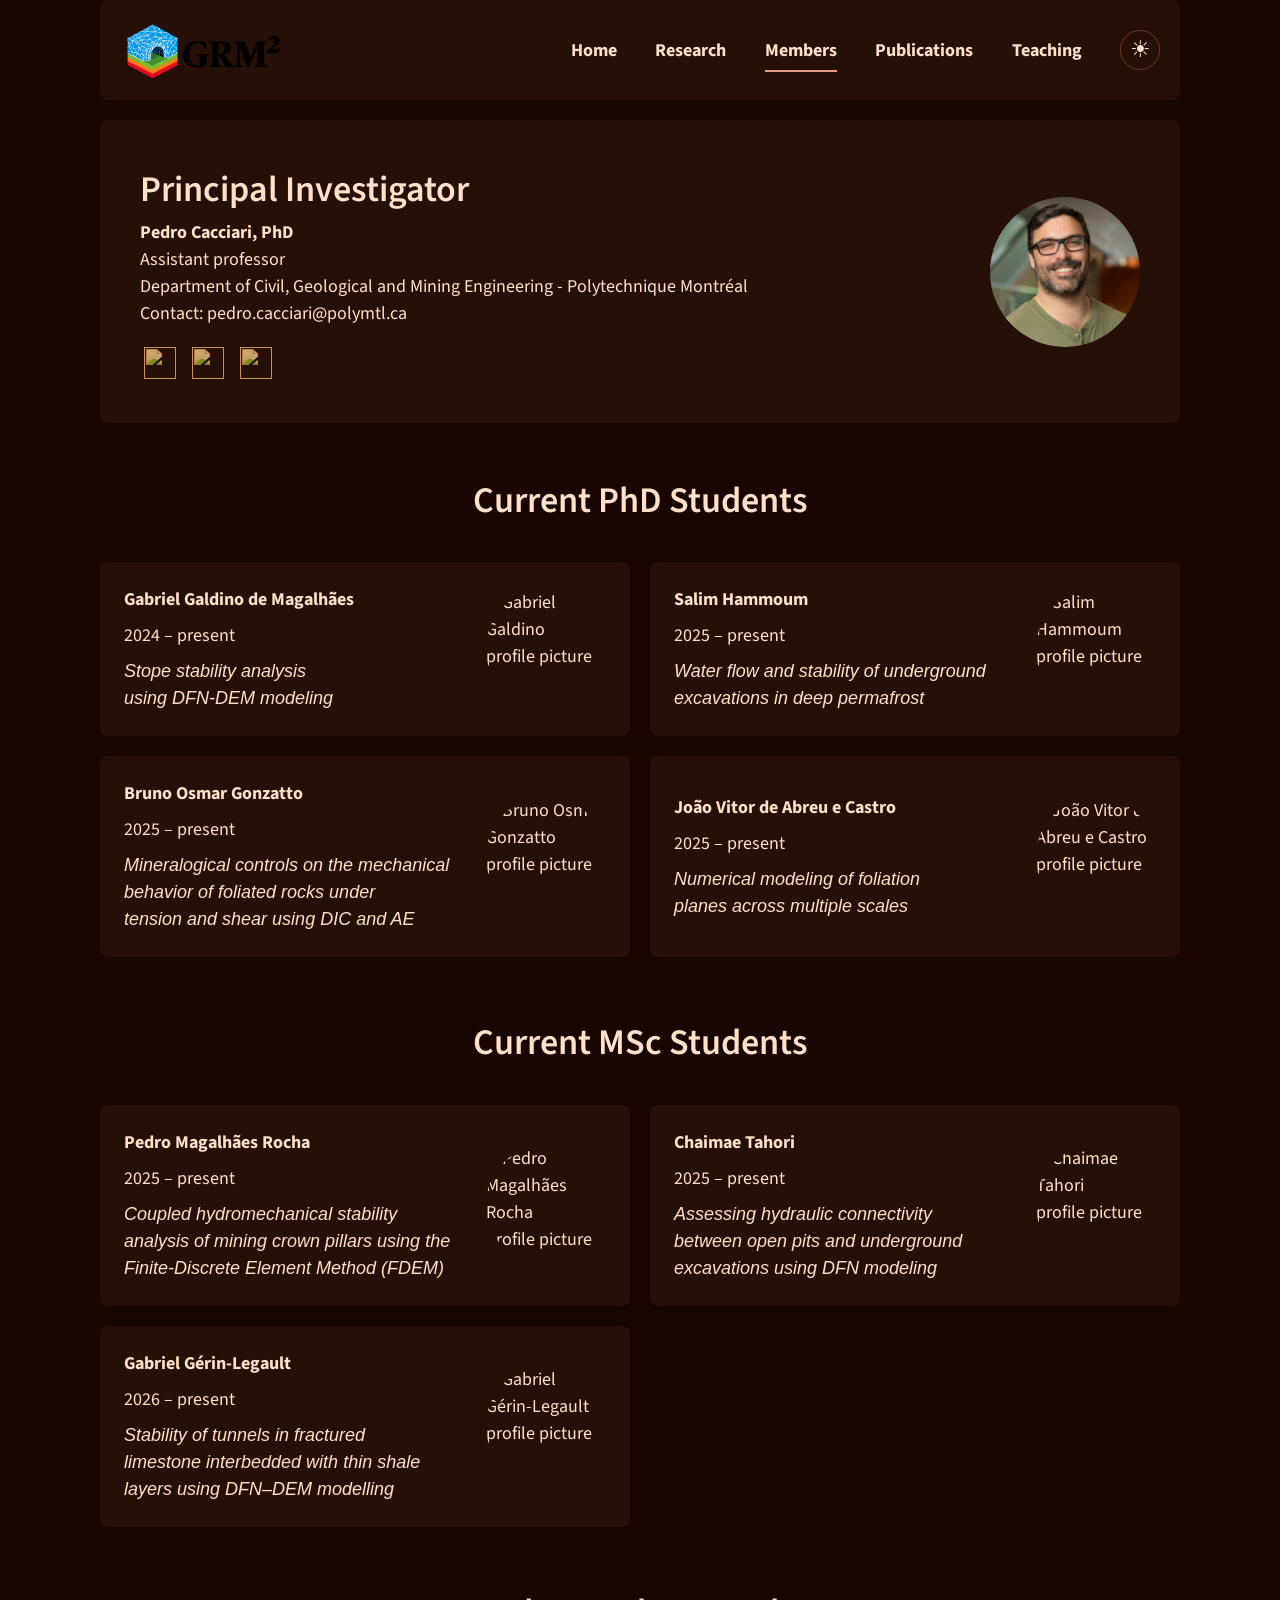
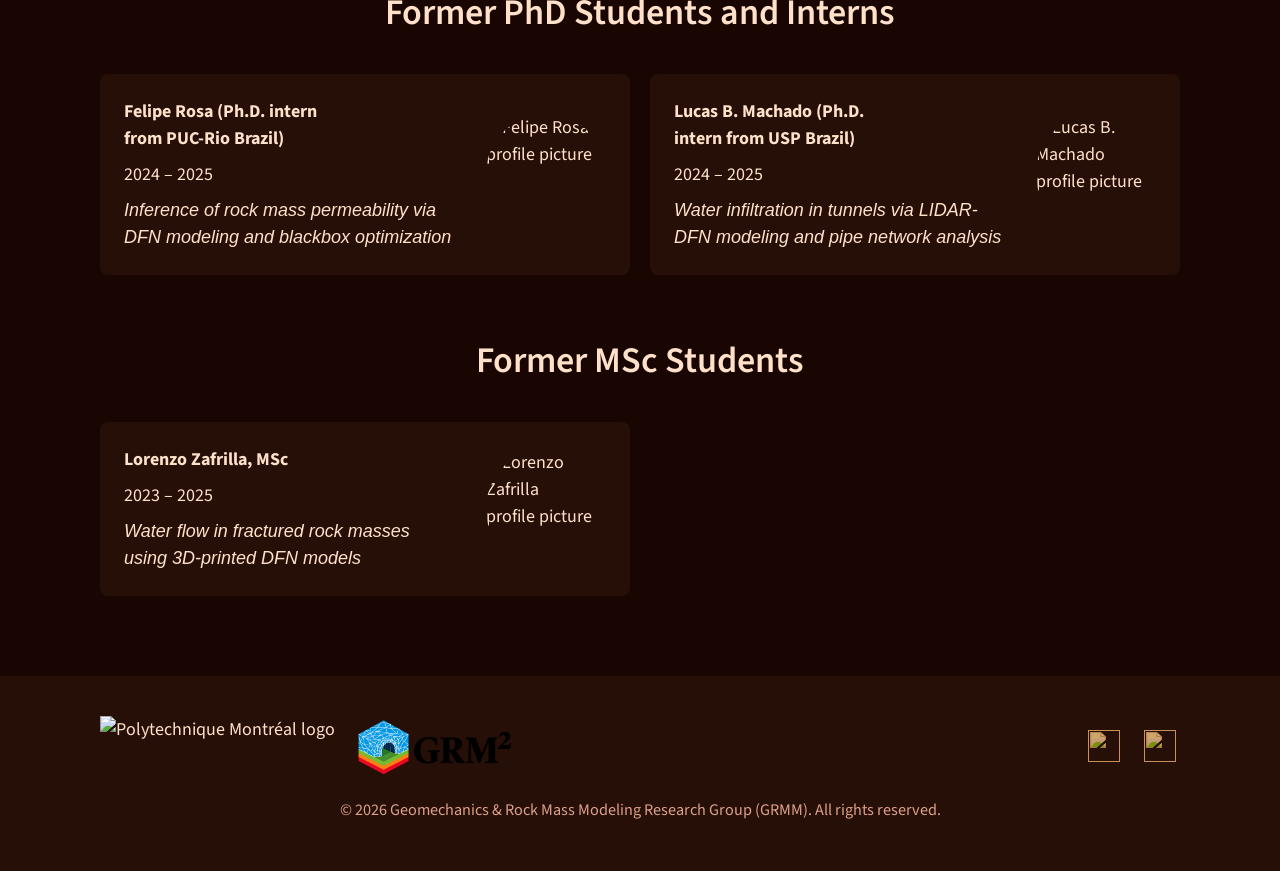
==== commit 100cefd5: "Update members.html" ====
--- a/members.html
+++ b/members.html
@@ -135,7 +135,7 @@
     <h2 class="section-title">Former MSc Students</h2>
     <div class="members-grid">
 <t-member
-    details="<p>Lorenzo Zafrilla, MSc</p>
+    details="<p><strong>Lorenzo Zafrilla, MSc</strong></p>
     <p>2023 – 2025</p>
     <p><em>Water flow in fractured rock masses using 3D-printed DFN models</em></p>"
     bg="light"
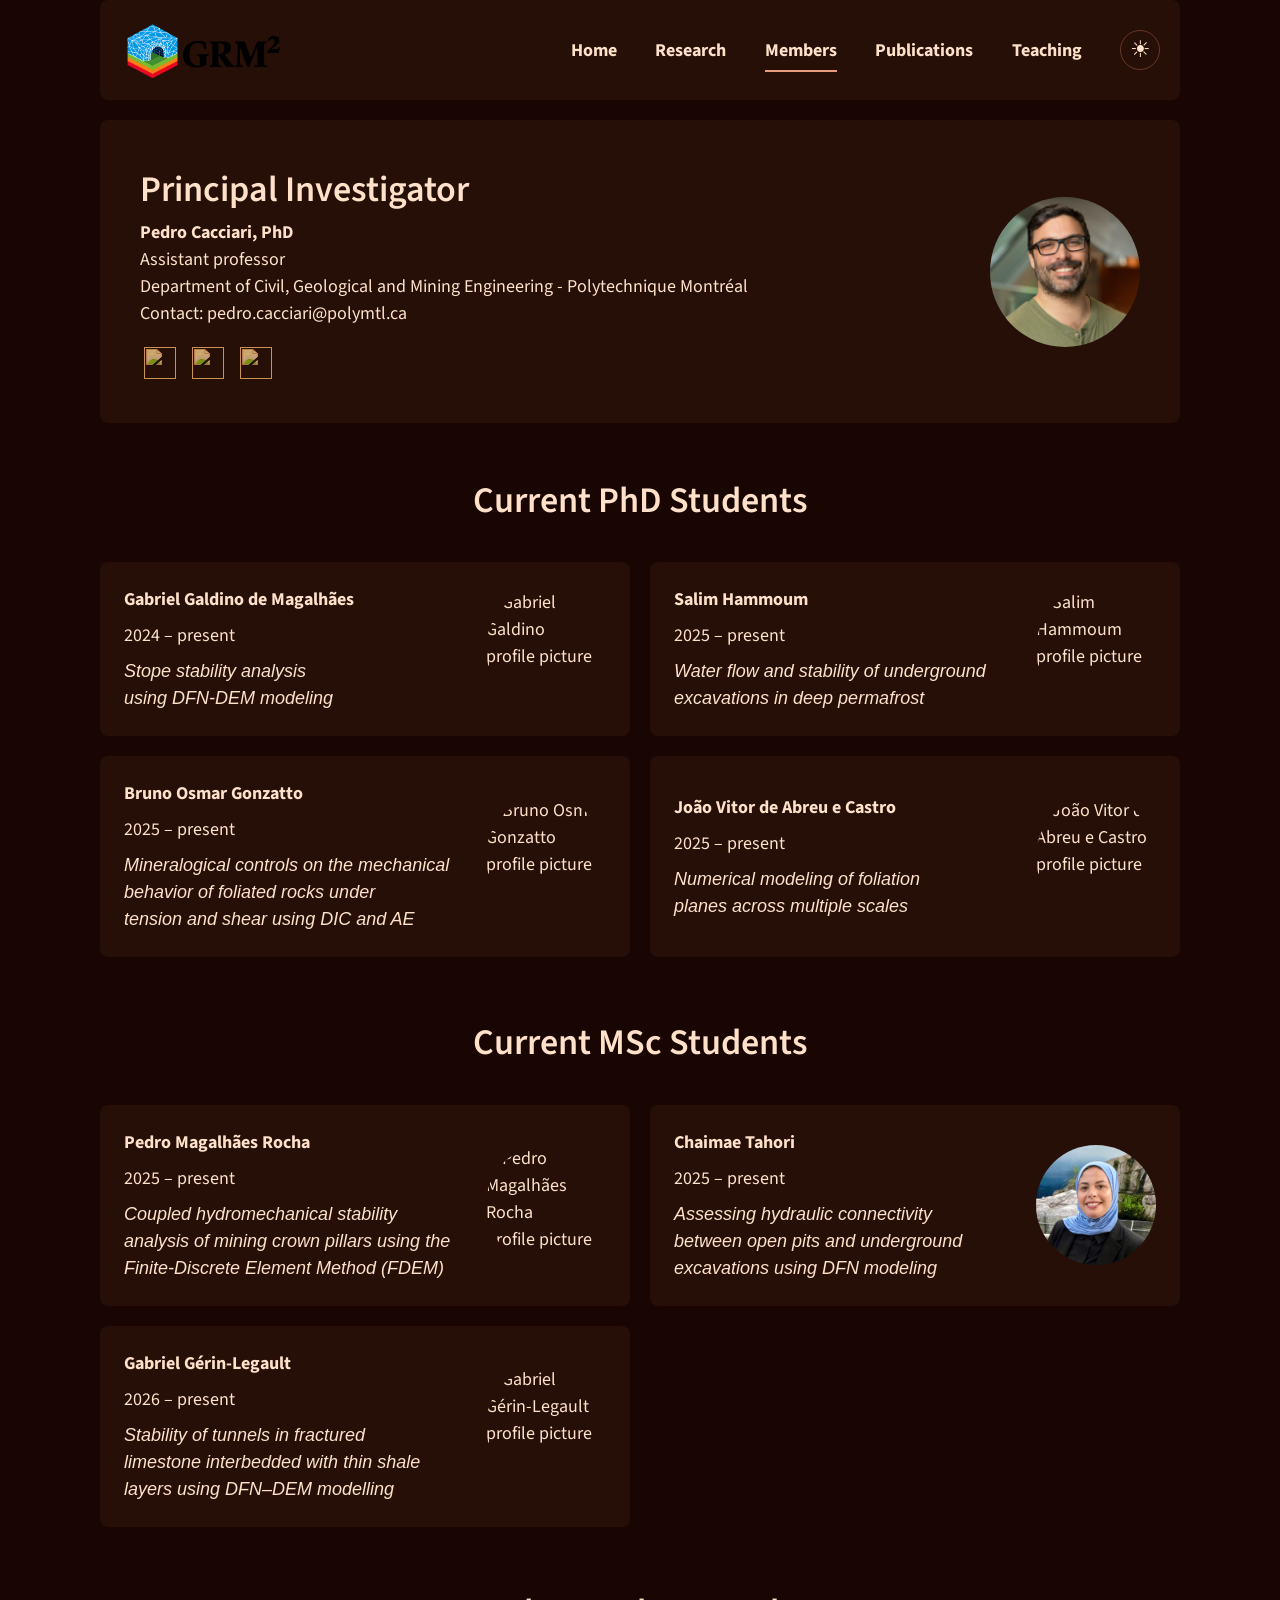
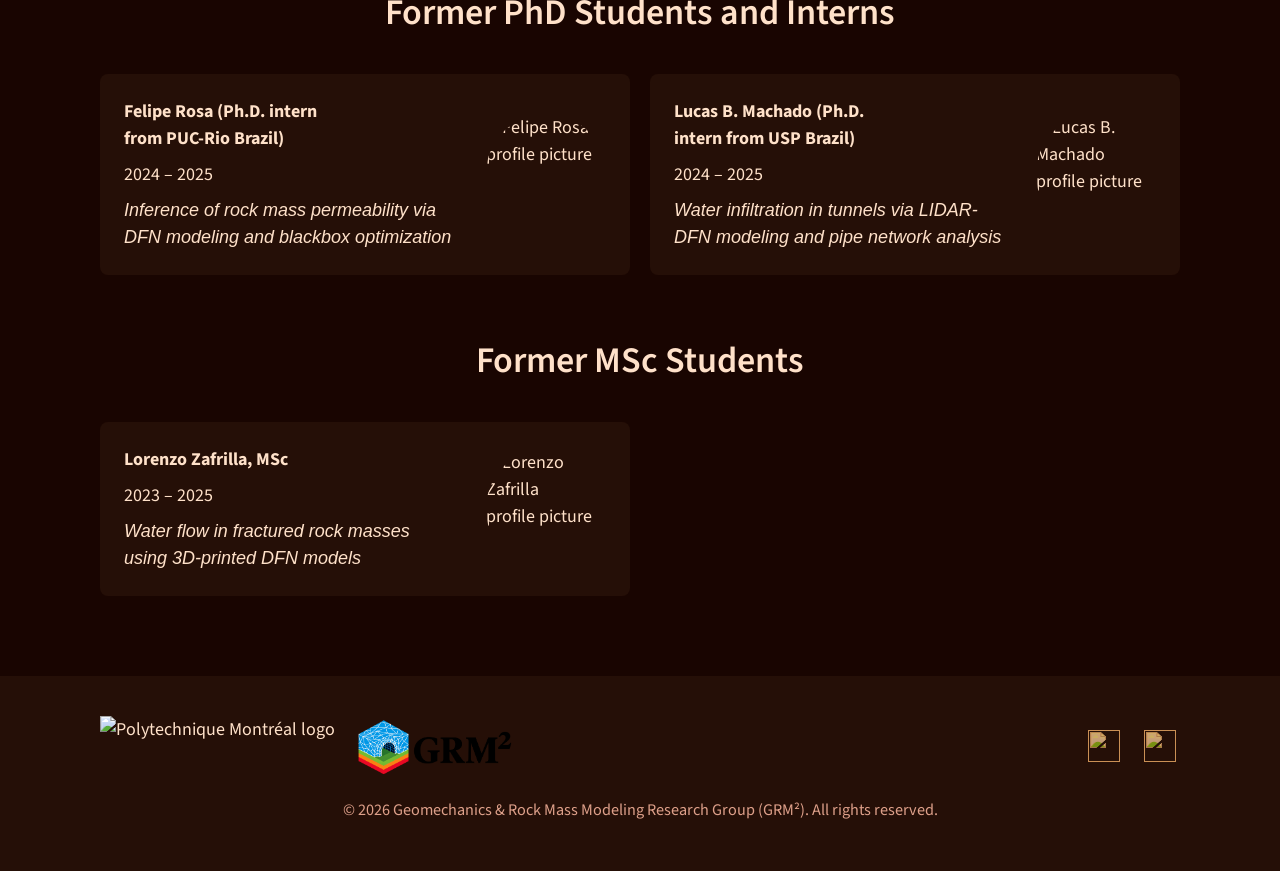
==== commit 977eea76: "Update members.html" ====
--- a/members.html
+++ b/members.html
@@ -93,7 +93,7 @@
     <p>2025 – present</p>
     <p><em>Assessing hydraulic connectivity between open pits and underground excavations using DFN modeling</em></p>"
     bg="light"
-    profile-img="img/Members/chaimae-tahori.jpg"
+    profile-img="img/Members/chaimae-tahori.jpeg"
     profile-alt="Chaimae Tahori profile picture"
     profile-position="right"
     ></t-member>
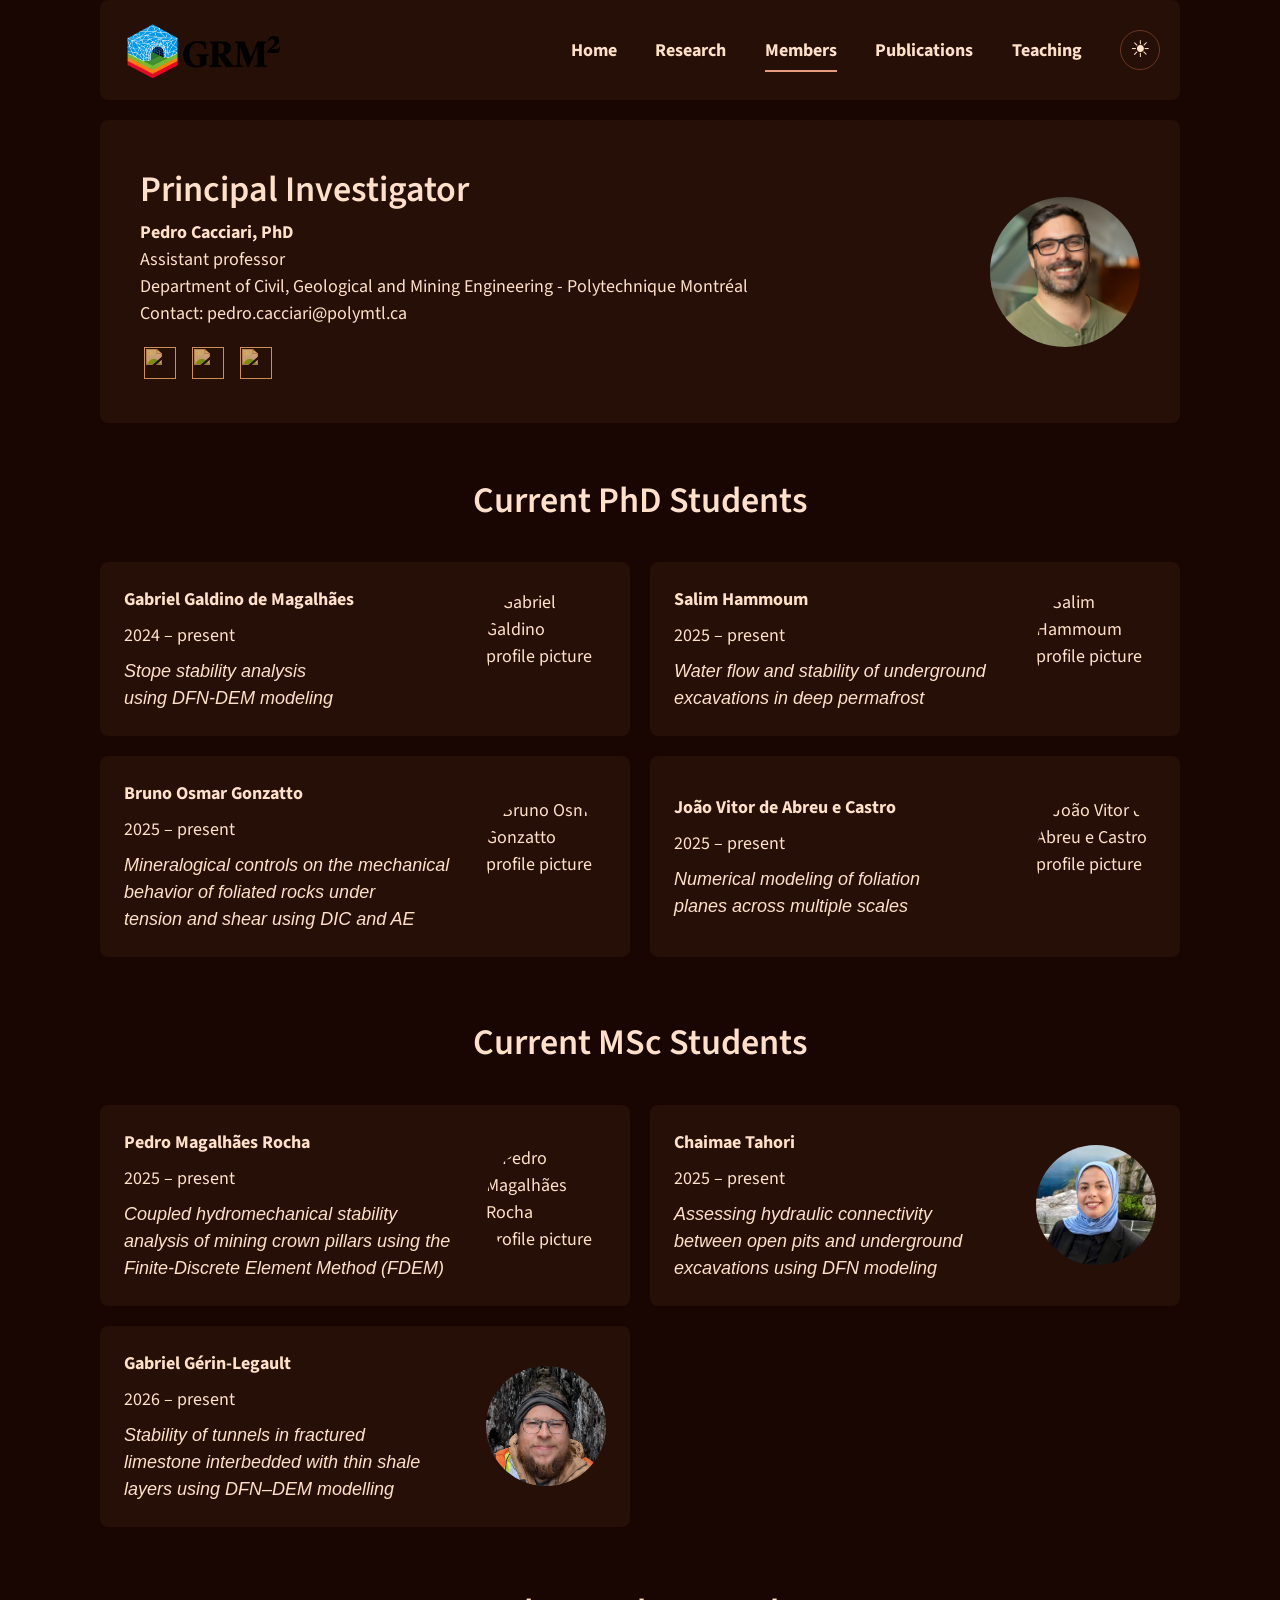
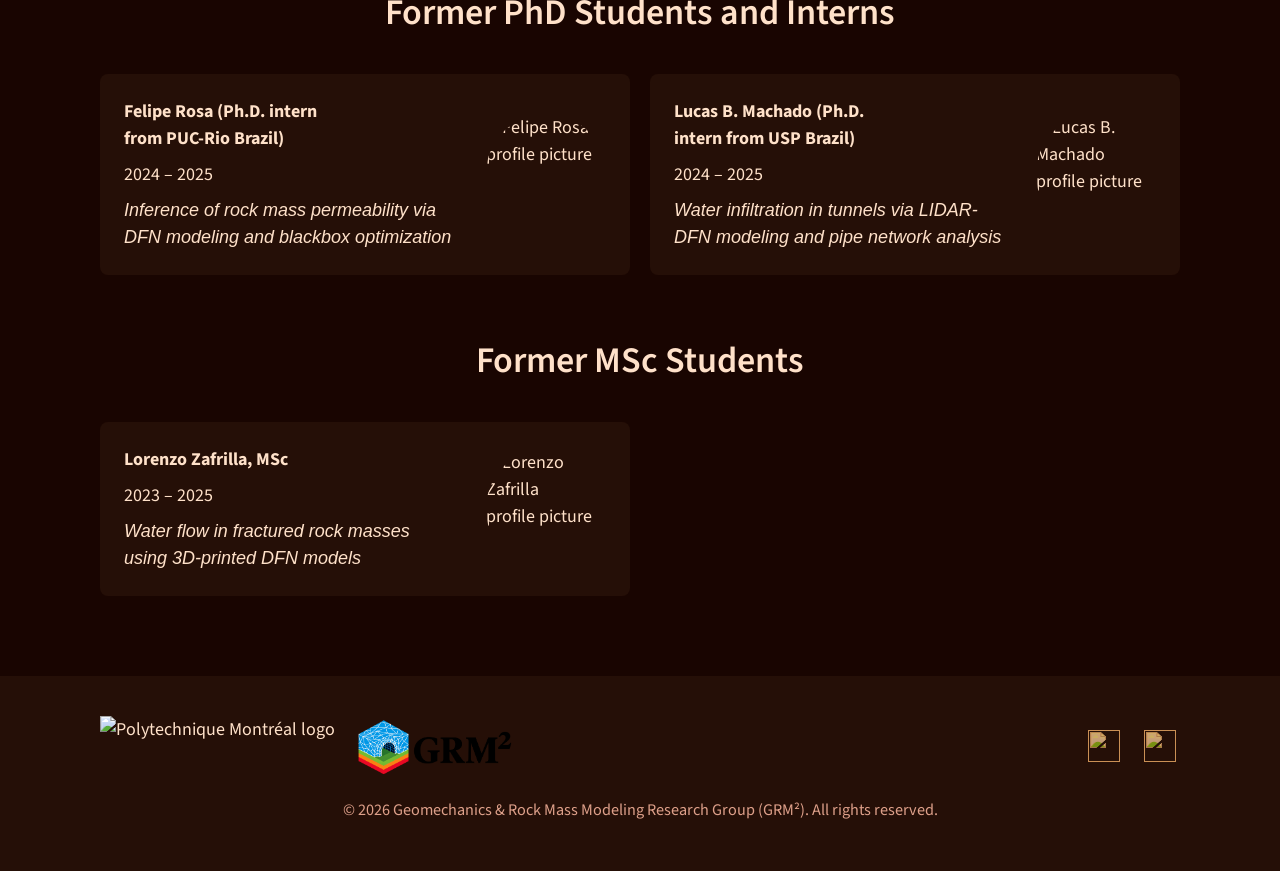
==== commit d554c60f: "Update members.html" ====
--- a/members.html
+++ b/members.html
@@ -103,7 +103,7 @@
     <p>2026 – present</p>
     <p><em>Stability of tunnels in fractured limestone interbedded with thin shale layers using DFN–DEM modelling</em></p>"
     bg="light"
-    profile-img="img/Members/gabriel-gl.jpg"
+    profile-img="img/Members/gabiel-GL.jpg"
     profile-alt="Gabriel Gérin-Legault profile picture"
     profile-position="right"
     ></t-member>
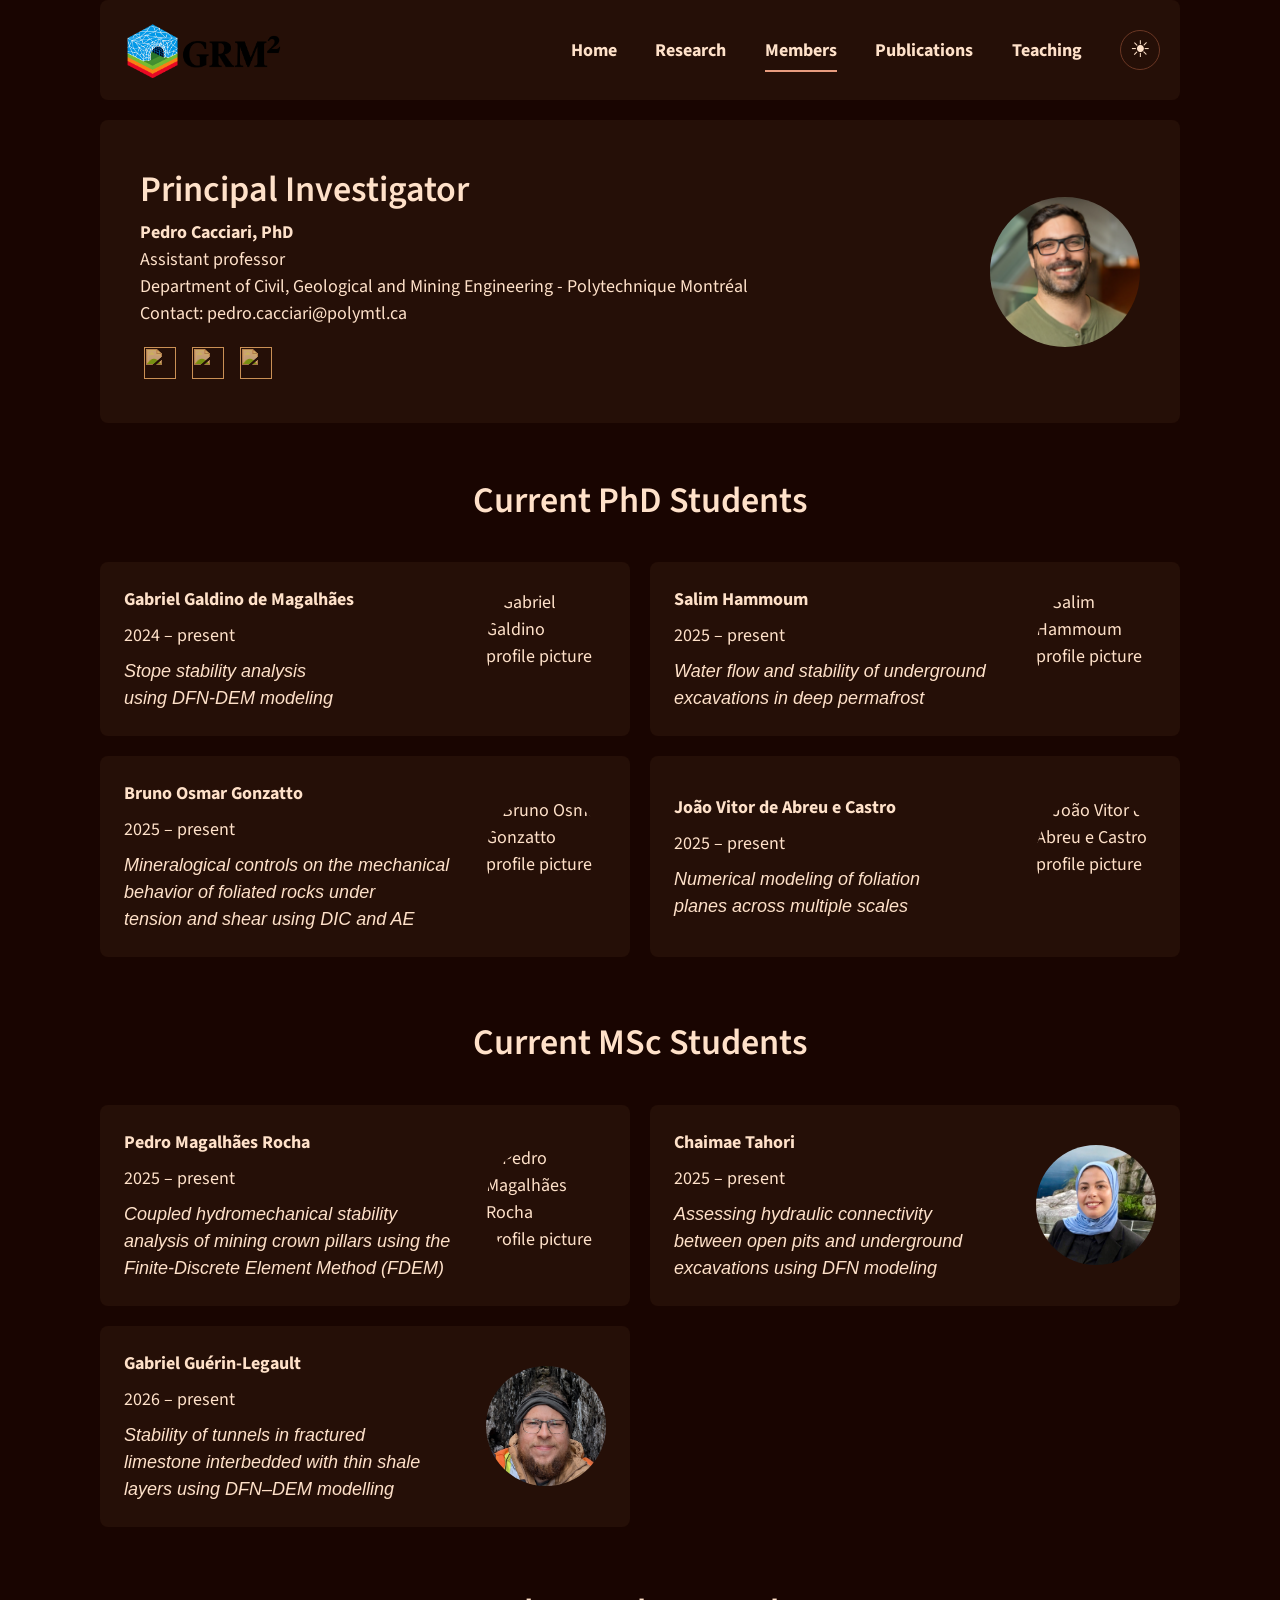
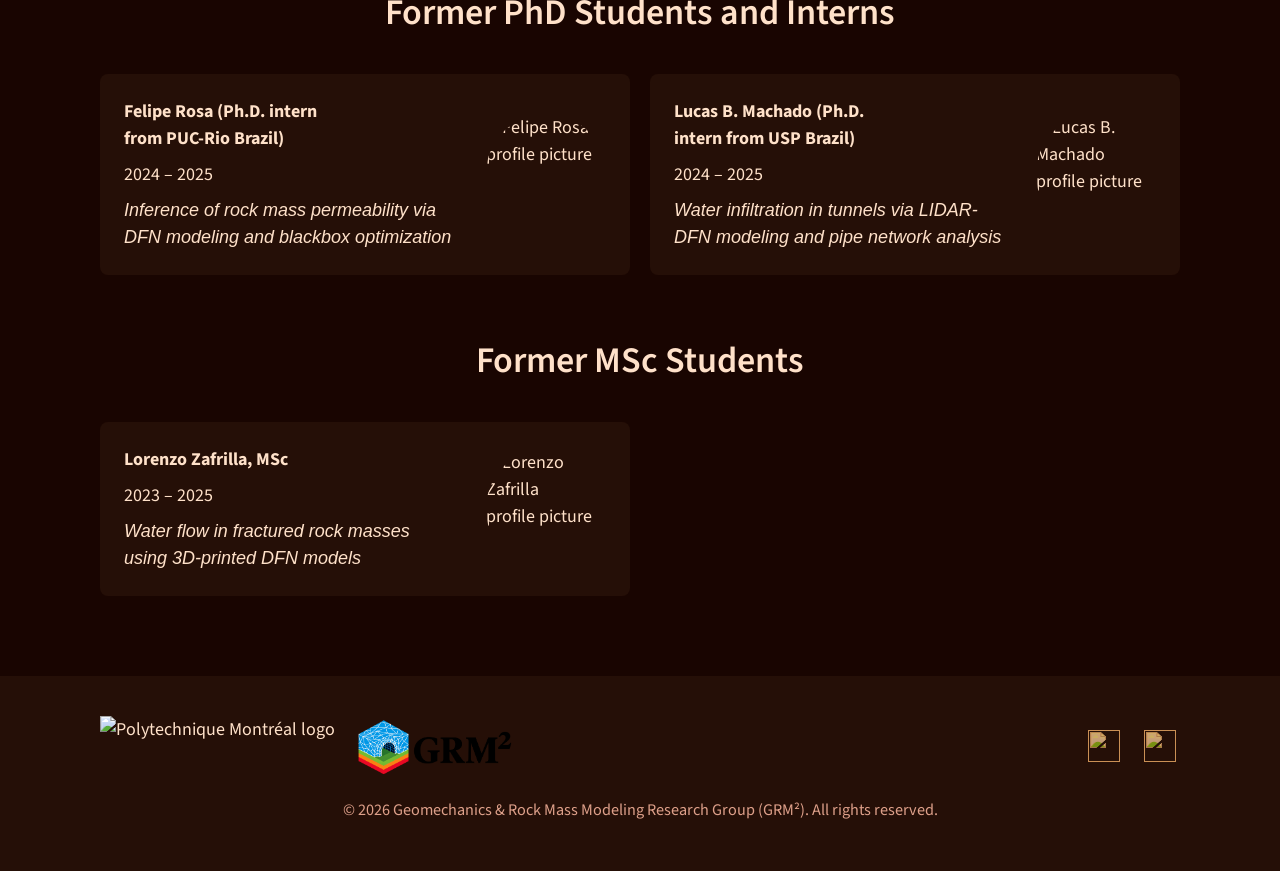
==== commit ea137aac: "Update members.html" ====
--- a/members.html
+++ b/members.html
@@ -99,12 +99,12 @@
     ></t-member>
 
 <t-member
-    details="<p><strong>Gabriel Gérin-Legault</strong></p>
+    details="<p><strong>Gabriel Guérin-Legault</strong></p>
     <p>2026 – present</p>
     <p><em>Stability of tunnels in fractured limestone interbedded with thin shale layers using DFN–DEM modelling</em></p>"
     bg="light"
     profile-img="img/Members/gabiel-GL.jpg"
-    profile-alt="Gabriel Gérin-Legault profile picture"
+    profile-alt="Gabriel Guérin-Legault profile picture"
     profile-position="right"
     ></t-member>
       
